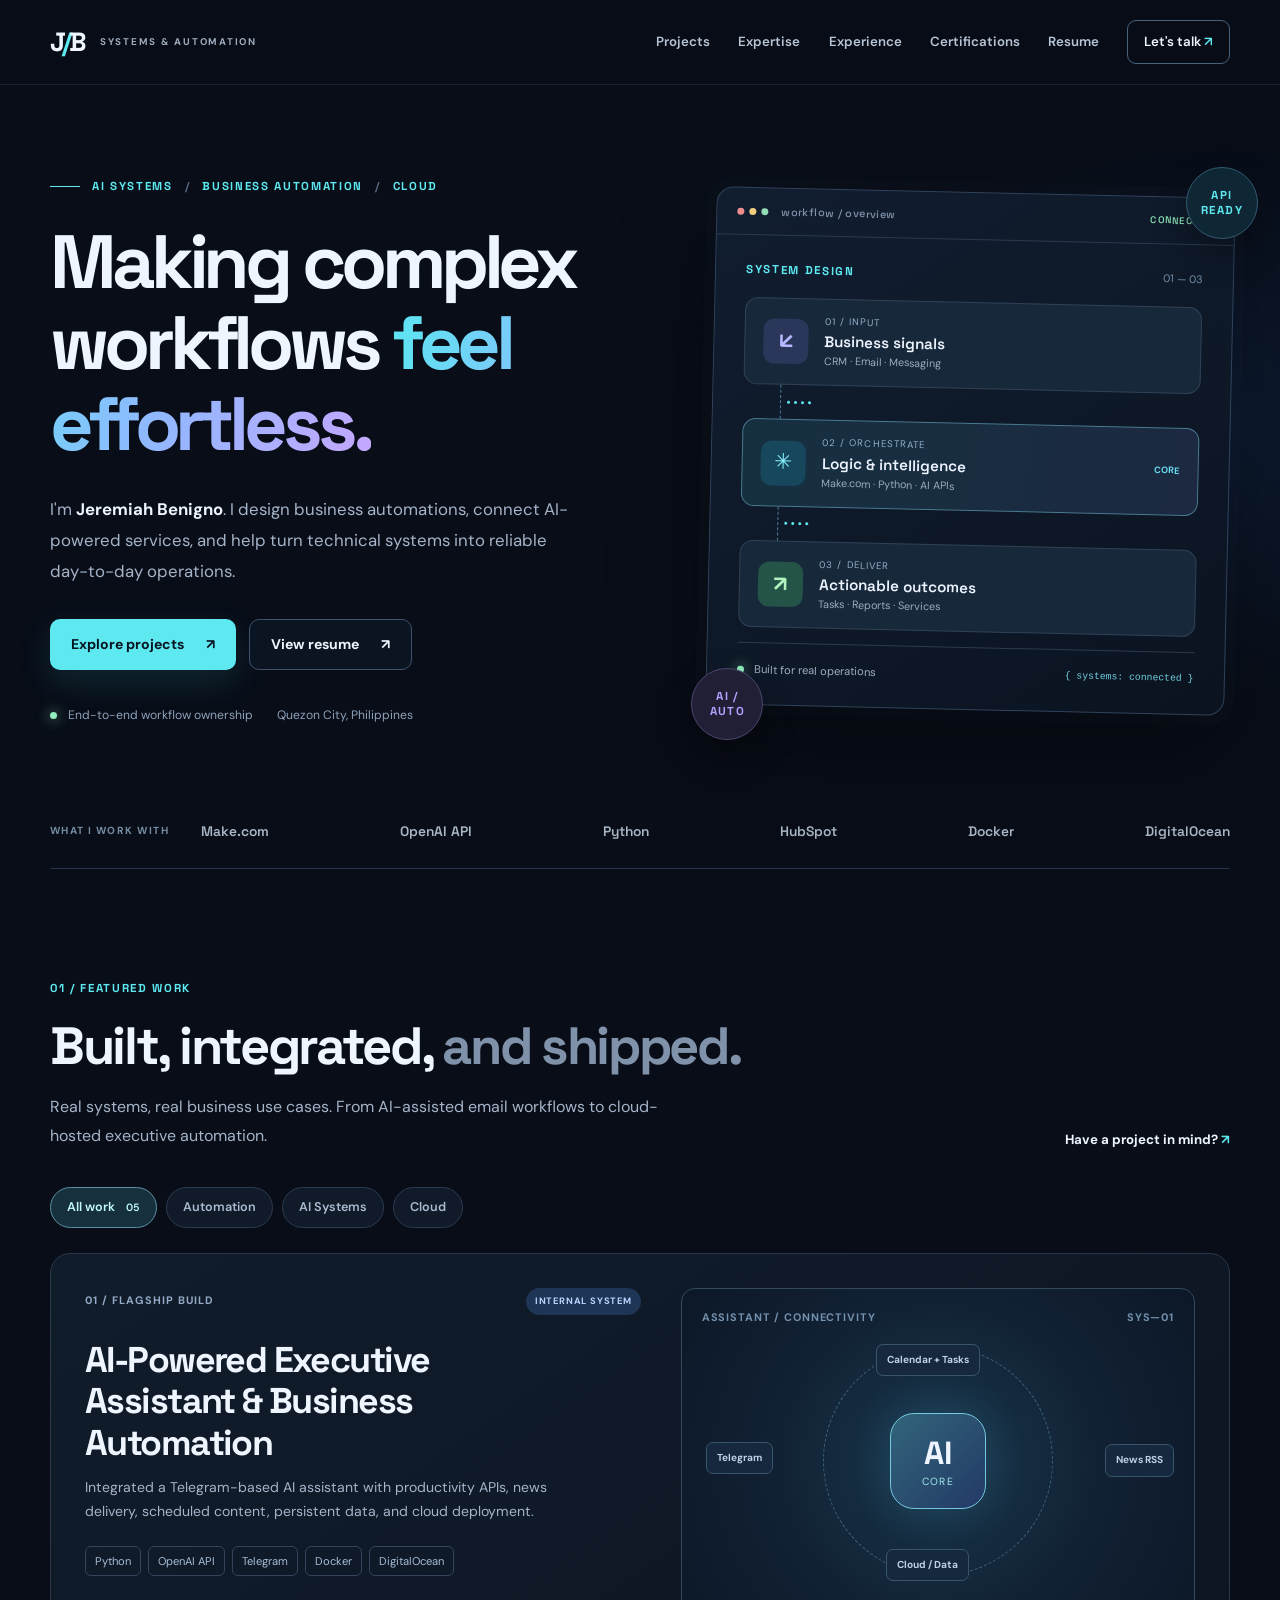
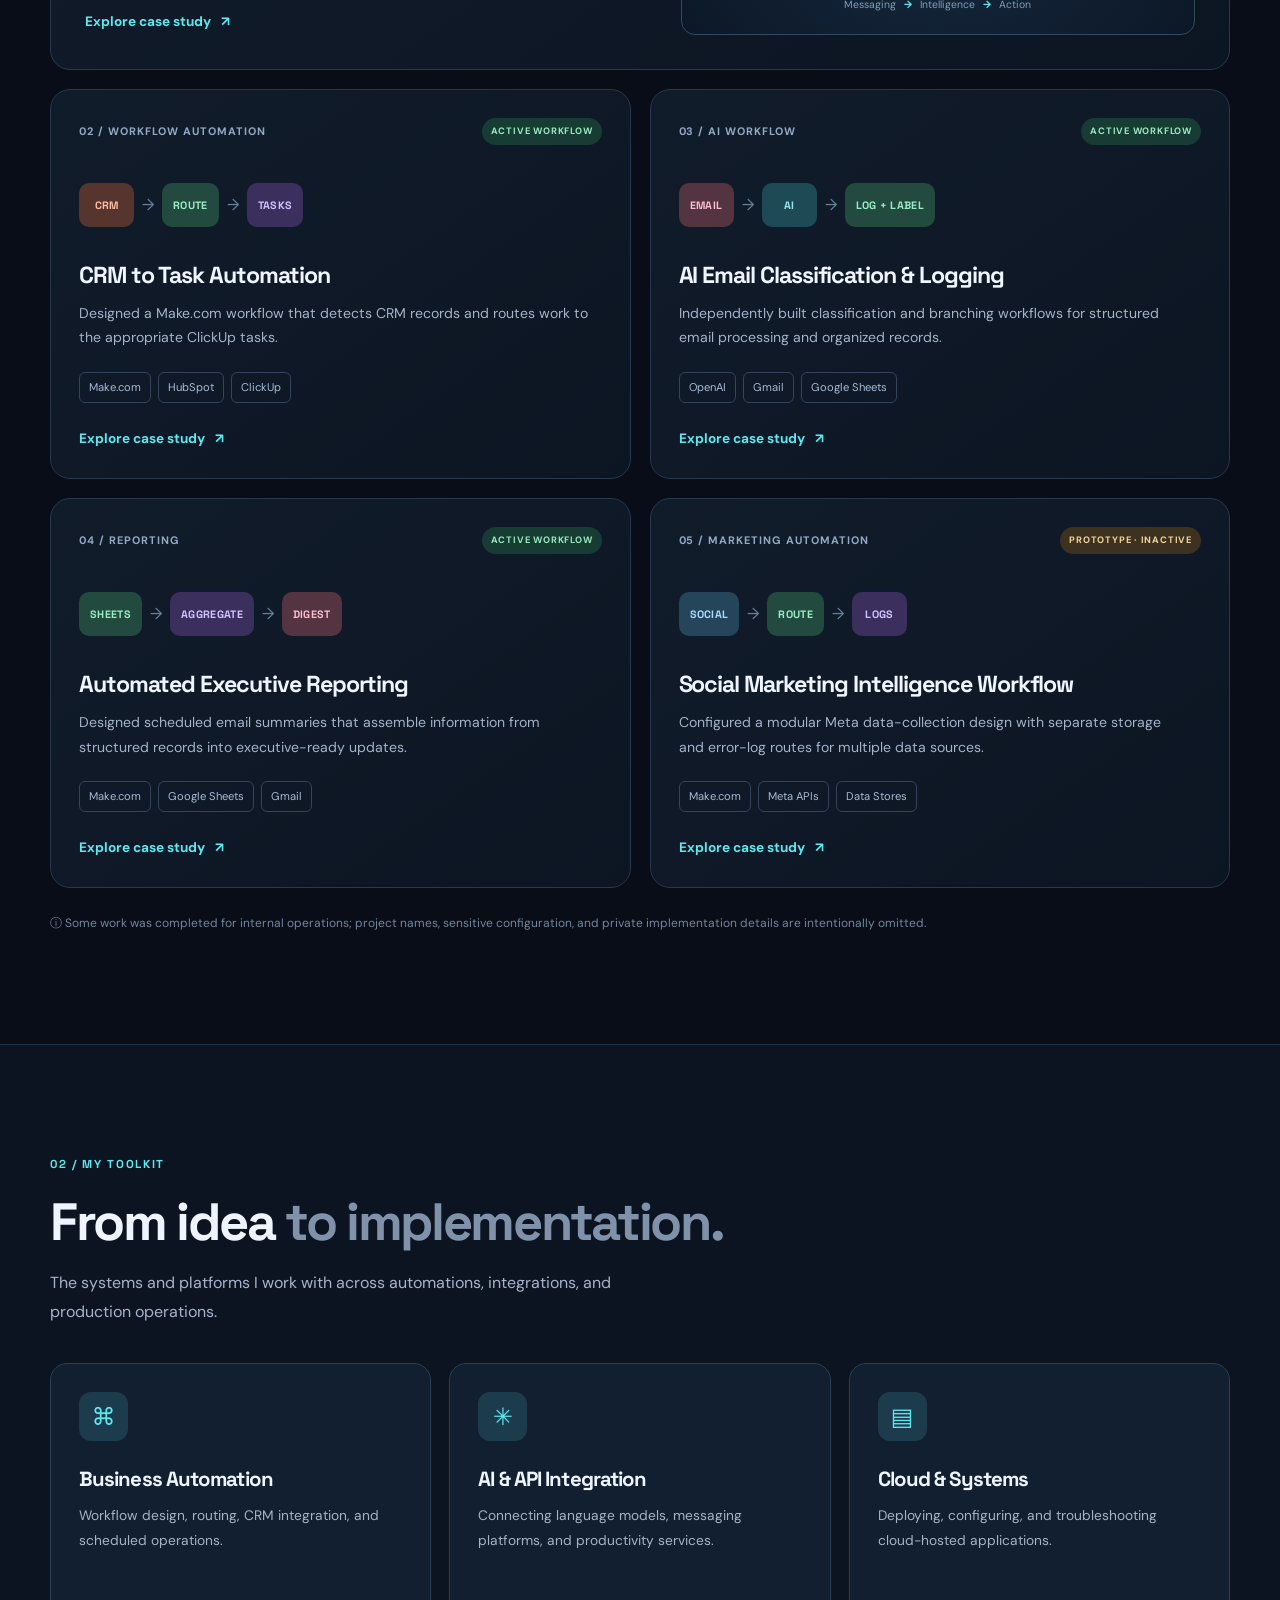
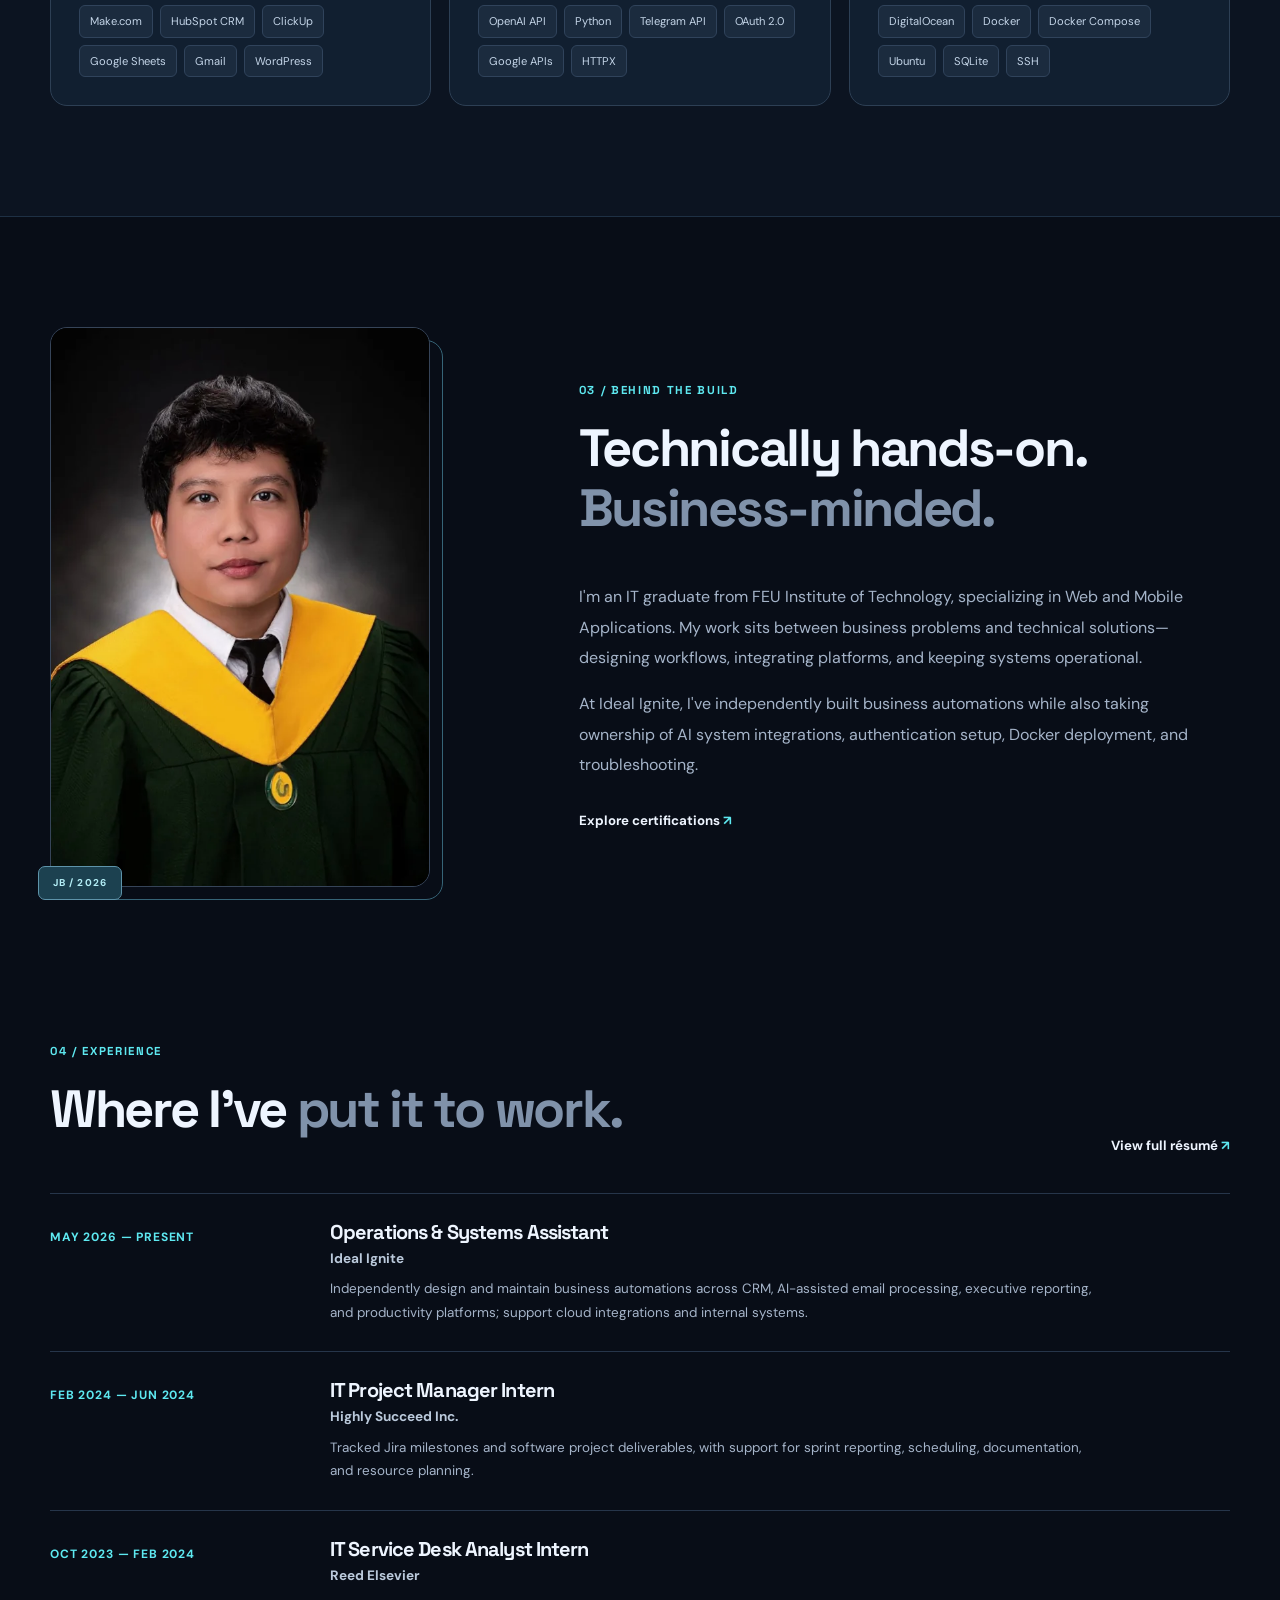
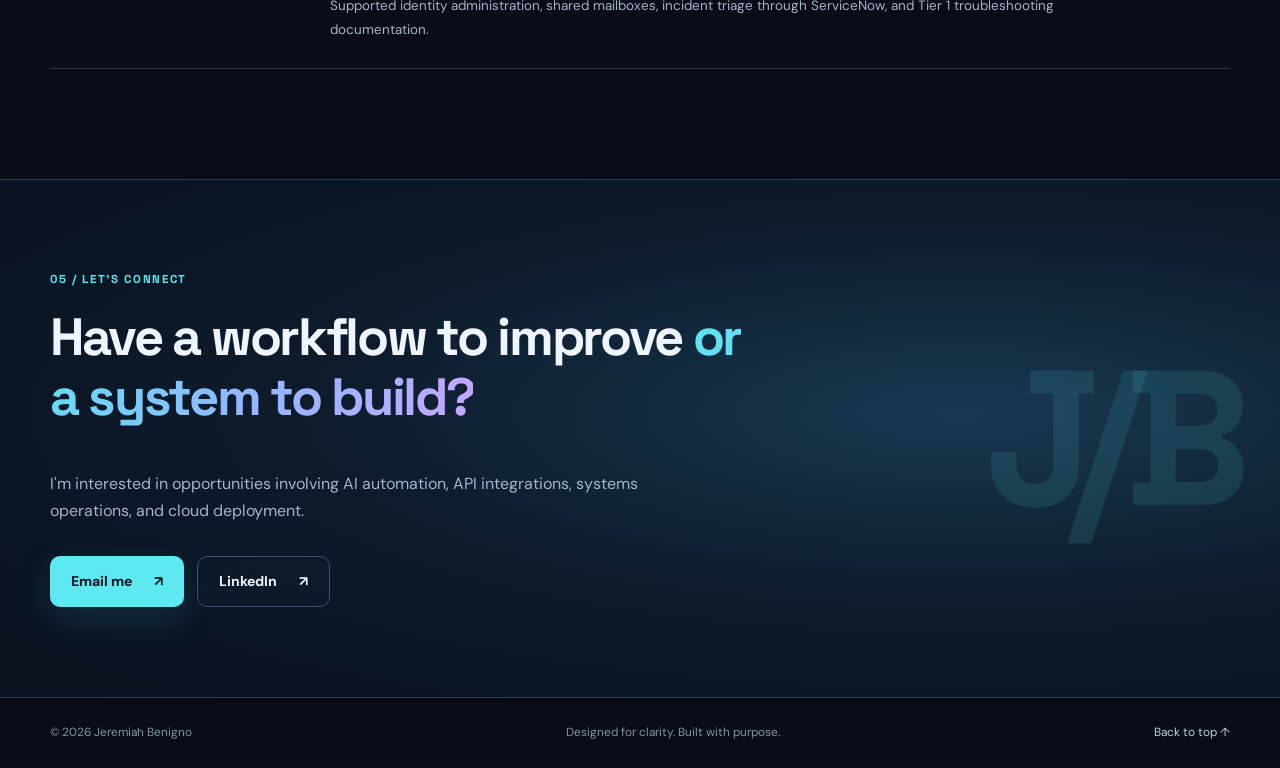
==== index.html @ 7f913d49 "Add files via upload" ====
<!doctype html>
<html lang="en">
<head>
  <meta charset="utf-8">
  <meta name="viewport" content="width=device-width, initial-scale=1">
  <meta name="theme-color" content="#080d17">
  <meta name="description" content="Portfolio of Jeremiah Benigno — AI systems integration, end-to-end business automation, and cloud deployment. Explore real-world technical projects and systems.">
  <title>Jeremiah Benigno — AI Automation & Systems Integration</title>
  <link rel="icon" type="image/svg+xml" href="assets/favicon.svg">
  <link rel="stylesheet" href="styles.css">
  <script src="app.js" defer></script>
</head>
<body>
  <a class="skip-link" href="#main">Skip to content</a>
  <div class="site-shell">
    <header class="site-header" id="top">
      <div class="container nav-inner">
        <a class="wordmark" href="index.html" aria-label="Jeremiah Benigno home"><span class="wordmark-monogram">J<span>/</span>B</span><span class="wordmark-label">SYSTEMS &amp; AUTOMATION</span></a>
        <button class="menu-toggle" type="button" aria-controls="site-nav" aria-expanded="false" aria-label="Toggle navigation"><span></span><span></span><span></span></button>
        <nav class="site-nav" id="site-nav" aria-label="Primary navigation">
          <a href="#work">Projects</a><a href="#expertise">Expertise</a><a href="#experience">Experience</a><a href="certificates.html">Certifications</a><a href="resume.html">Resume</a>
          <a class="nav-contact" href="mailto:benignojeremiah@gmail.com">Let's talk <span aria-hidden="true">↗</span></a>
        </nav>
      </div>
    </header>

    <main id="main">
      <section class="hero container" aria-labelledby="hero-title">
        <div class="hero-glow" aria-hidden="true"></div>
        <div class="hero-copy">
          <p class="eyebrow"><span class="eyebrow-line"></span> AI SYSTEMS <span class="eyebrow-sep">/</span> BUSINESS AUTOMATION <span class="eyebrow-sep">/</span> CLOUD</p>
          <h1 id="hero-title">Making complex workflows <span class="gradient-text">feel effortless.</span></h1>
          <p class="hero-lead">I'm <strong>Jeremiah Benigno</strong>. I design business automations, connect AI-powered services, and help turn technical systems into reliable day-to-day operations.</p>
          <div class="hero-actions">
            <a class="button button-primary" href="#work">Explore projects <span aria-hidden="true">↗</span></a>
            <a class="button button-outline" href="assets/Jeremiah_Benigno_Resume_2026.pdf" target="_blank" rel="noopener">View resume <span aria-hidden="true">↗</span></a>
          </div>
          <div class="hero-footnotes"><span><span class="tiny-pulse"></span> End-to-end workflow ownership</span><span>Quezon City, Philippines</span></div>
        </div>
        <div class="hero-visual" aria-label="Abstract illustration of an automated workflow, connecting input, processing, and delivery">
          <div class="hero-dashboard">
            <div class="terminal-head"><span class="terminal-dots" aria-hidden="true"><i></i><i></i><i></i></span><span>workflow / overview</span><span class="terminal-state">CONNECTED</span></div>
            <div class="terminal-body">
              <div class="workflow-title"><span class="micro-label">SYSTEM DESIGN</span><span class="workflow-version">01 — 03</span></div>
              <div class="visual-pipeline">
                <div class="pipeline-step"><span class="pipeline-icon input-icon">↙</span><span class="pipeline-copy"><small>01 / INPUT</small><strong>Business signals</strong><em>CRM · Email · Messaging</em></span></div>
                <div class="pipeline-rail"><span></span><span></span><span></span><span></span></div>
                <div class="pipeline-step highlighted"><span class="pipeline-icon core-icon">✳</span><span class="pipeline-copy"><small>02 / ORCHESTRATE</small><strong>Logic &amp; intelligence</strong><em>Make.com · Python · AI APIs</em></span><span class="step-tag">CORE</span></div>
                <div class="pipeline-rail"><span></span><span></span><span></span><span></span></div>
                <div class="pipeline-step"><span class="pipeline-icon output-icon">↗</span><span class="pipeline-copy"><small>03 / DELIVER</small><strong>Actionable outcomes</strong><em>Tasks · Reports · Services</em></span></div>
              </div>
              <div class="terminal-footer"><span class="status-dot"></span><span>Built for real operations</span><span class="terminal-prompt">{ systems: connected }</span></div>
            </div>
          </div>
          <div class="orbit-stamp orbit-stamp-top">API<br>READY</div><div class="orbit-stamp orbit-stamp-bottom">AI /<br>AUTO</div>
        </div>
      </section>

      <div class="trust-strip container" aria-label="Technical focus areas">
        <span>WHAT I WORK WITH</span><div class="trust-items"><span>Make.com</span><span>OpenAI API</span><span>Python</span><span>HubSpot</span><span>Docker</span><span>DigitalOcean</span></div>
      </div>

      <section class="section section-projects container" id="work" aria-labelledby="projects-title">
        <div class="section-heading"><div><p class="section-kicker">01 / FEATURED WORK</p><h2 id="projects-title">Built, integrated, <span class="muted-heading">and shipped.</span></h2><p class="section-intro">Real systems, real business use cases. From AI-assisted email workflows to cloud-hosted executive automation.</p></div><a class="text-link" href="#contact">Have a project in mind? <span aria-hidden="true">↗</span></a></div>
        <div class="project-filters" role="group" aria-label="Filter projects"><button type="button" class="filter-chip is-active" data-filter="all" aria-pressed="true">All work <span>05</span></button><button type="button" class="filter-chip" data-filter="automation" aria-pressed="false">Automation</button><button type="button" class="filter-chip" data-filter="ai" aria-pressed="false">AI Systems</button><button type="button" class="filter-chip" data-filter="cloud" aria-pressed="false">Cloud</button></div>
        <div class="project-grid">
          <article class="project-card project-featured" data-category="ai cloud automation">
            <div class="card-copy"><div class="card-topline"><span class="card-number">01 / FLAGSHIP BUILD</span><span class="status-badge status-blue">INTERNAL SYSTEM</span></div><h3>AI-Powered Executive Assistant &amp; Business Automation</h3><p>Integrated a Telegram-based AI assistant with productivity APIs, news delivery, scheduled content, persistent data, and cloud deployment.</p><div class="tag-row"><span>Python</span><span>OpenAI API</span><span>Telegram</span><span>Docker</span><span>DigitalOcean</span></div><a class="case-link" href="project.html?id=executive-assistant">Explore case study <span aria-hidden="true">↗</span></a></div>
            <div class="feature-diagram" aria-hidden="true"><div class="diagram-heading"><span>ASSISTANT / CONNECTIVITY</span><span>SYS—01</span></div><div class="diagram-center"><div class="diagram-hub"><span>AI</span><small>CORE</small></div><div class="diagram-satellite ds-left">Telegram</div><div class="diagram-satellite ds-top">Calendar + Tasks</div><div class="diagram-satellite ds-right">News RSS</div><div class="diagram-satellite ds-bottom">Cloud / Data</div><div class="diagram-ring"></div></div><p>Messaging <b>→</b> Intelligence <b>→</b> Action</p></div>
          </article>
          <article class="project-card" data-category="automation"><div class="card-topline"><span class="card-number">02 / WORKFLOW AUTOMATION</span><span class="status-badge status-green">ACTIVE WORKFLOW</span></div><div class="mini-flow" aria-label="CRM to router to task management"><span class="flow-node orange">CRM</span><span class="flow-arrow">→</span><span class="flow-node green">ROUTE</span><span class="flow-arrow">→</span><span class="flow-node purple">TASKS</span></div><h3>CRM to Task Automation</h3><p>Designed a Make.com workflow that detects CRM records and routes work to the appropriate ClickUp tasks.</p><div class="tag-row"><span>Make.com</span><span>HubSpot</span><span>ClickUp</span></div><a class="case-link" href="project.html?id=crm-task-routing">Explore case study <span aria-hidden="true">↗</span></a></article>
          <article class="project-card" data-category="automation ai"><div class="card-topline"><span class="card-number">03 / AI WORKFLOW</span><span class="status-badge status-green">ACTIVE WORKFLOW</span></div><div class="mini-flow"><span class="flow-node coral">EMAIL</span><span class="flow-arrow">→</span><span class="flow-node teal">AI</span><span class="flow-arrow">→</span><span class="flow-node green">LOG + LABEL</span></div><h3>AI Email Classification &amp; Logging</h3><p>Independently built classification and branching workflows for structured email processing and organized records.</p><div class="tag-row"><span>OpenAI</span><span>Gmail</span><span>Google Sheets</span></div><a class="case-link" href="project.html?id=email-intelligence">Explore case study <span aria-hidden="true">↗</span></a></article>
          <article class="project-card" data-category="automation"><div class="card-topline"><span class="card-number">04 / REPORTING</span><span class="status-badge status-green">ACTIVE WORKFLOW</span></div><div class="mini-flow"><span class="flow-node green">SHEETS</span><span class="flow-arrow">→</span><span class="flow-node purple">AGGREGATE</span><span class="flow-arrow">→</span><span class="flow-node coral">DIGEST</span></div><h3>Automated Executive Reporting</h3><p>Designed scheduled email summaries that assemble information from structured records into executive-ready updates.</p><div class="tag-row"><span>Make.com</span><span>Google Sheets</span><span>Gmail</span></div><a class="case-link" href="project.html?id=executive-reporting">Explore case study <span aria-hidden="true">↗</span></a></article>
          <article class="project-card" data-category="automation ai"><div class="card-topline"><span class="card-number">05 / MARKETING AUTOMATION</span><span class="status-badge status-amber">PROTOTYPE · INACTIVE</span></div><div class="mini-flow"><span class="flow-node sky">SOCIAL</span><span class="flow-arrow">→</span><span class="flow-node green">ROUTE</span><span class="flow-arrow">→</span><span class="flow-node purple">LOGS</span></div><h3>Social Marketing Intelligence Workflow</h3><p>Configured a modular Meta data-collection design with separate storage and error-log routes for multiple data sources.</p><div class="tag-row"><span>Make.com</span><span>Meta APIs</span><span>Data Stores</span></div><a class="case-link" href="project.html?id=marketing-intelligence">Explore case study <span aria-hidden="true">↗</span></a></article>
        </div>
        <p class="section-note"><span aria-hidden="true">ⓘ</span> Some work was completed for internal operations; project names, sensitive configuration, and private implementation details are intentionally omitted.</p>
      </section>

      <section class="section expertise-section" id="expertise" aria-labelledby="expertise-title"><div class="container"><div class="section-heading"><div><p class="section-kicker">02 / MY TOOLKIT</p><h2 id="expertise-title">From idea <span class="muted-heading">to implementation.</span></h2><p class="section-intro">The systems and platforms I work with across automations, integrations, and production operations.</p></div></div><div class="expertise-grid"><div class="expertise-card"><span class="expertise-icon">⌘</span><h3>Business Automation</h3><p>Workflow design, routing, CRM integration, and scheduled operations.</p><div class="skill-cloud"><span>Make.com</span><span>HubSpot CRM</span><span>ClickUp</span><span>Google Sheets</span><span>Gmail</span><span>WordPress</span></div></div><div class="expertise-card"><span class="expertise-icon">✳</span><h3>AI &amp; API Integration</h3><p>Connecting language models, messaging platforms, and productivity services.</p><div class="skill-cloud"><span>OpenAI API</span><span>Python</span><span>Telegram API</span><span>OAuth 2.0</span><span>Google APIs</span><span>HTTPX</span></div></div><div class="expertise-card"><span class="expertise-icon">▤</span><h3>Cloud &amp; Systems</h3><p>Deploying, configuring, and troubleshooting cloud-hosted applications.</p><div class="skill-cloud"><span>DigitalOcean</span><span>Docker</span><span>Docker Compose</span><span>Ubuntu</span><span>SQLite</span><span>SSH</span></div></div></div></div></section>

      <section class="section about-section container" id="about" aria-labelledby="about-title"><div class="about-photo-wrap"><img src="assets/portrait.webp" alt="Graduation portrait of Jeremiah Benigno" width="460" height="560" loading="lazy"><div class="photo-corner-mark" aria-hidden="true">JB / 2026</div></div><div class="about-copy"><p class="section-kicker">03 / BEHIND THE BUILD</p><h2 id="about-title">Technically hands-on. <span class="muted-heading">Business-minded.</span></h2><p>I'm an IT graduate from FEU Institute of Technology, specializing in Web and Mobile Applications. My work sits between business problems and technical solutions—designing workflows, integrating platforms, and keeping systems operational.</p><p>At Ideal Ignite, I've independently built business automations while also taking ownership of AI system integrations, authentication setup, Docker deployment, and troubleshooting.</p><a class="text-link" href="certificates.html">Explore certifications <span aria-hidden="true">↗</span></a></div></section>

      <section class="section experience-section container" id="experience" aria-labelledby="experience-title"><div class="section-heading"><div><p class="section-kicker">04 / EXPERIENCE</p><h2 id="experience-title">Where I've <span class="muted-heading">put it to work.</span></h2></div><a class="text-link" href="resume.html">View full résumé <span aria-hidden="true">↗</span></a></div><div class="timeline"><article class="timeline-item"><span class="timeline-date">MAY 2026 — PRESENT</span><div><h3>Operations &amp; Systems Assistant</h3><p class="timeline-company">Ideal Ignite</p><p>Independently design and maintain business automations across CRM, AI-assisted email processing, executive reporting, and productivity platforms; support cloud integrations and internal systems.</p></div></article><article class="timeline-item"><span class="timeline-date">FEB 2024 — JUN 2024</span><div><h3>IT Project Manager Intern</h3><p class="timeline-company">Highly Succeed Inc.</p><p>Tracked Jira milestones and software project deliverables, with support for sprint reporting, scheduling, documentation, and resource planning.</p></div></article><article class="timeline-item"><span class="timeline-date">OCT 2023 — FEB 2024</span><div><h3>IT Service Desk Analyst Intern</h3><p class="timeline-company">Reed Elsevier</p><p>Supported identity administration, shared mailboxes, incident triage through ServiceNow, and Tier 1 troubleshooting documentation.</p></div></article></div></section>

      <section class="section contact-section" id="contact"><div class="container contact-inner"><div><p class="section-kicker">05 / LET'S CONNECT</p><h2>Have a workflow to improve <span class="gradient-text">or a system to build?</span></h2><p>I'm interested in opportunities involving AI automation, API integrations, systems operations, and cloud deployment.</p><div class="contact-actions"><a class="button button-primary" href="mailto:benignojeremiah@gmail.com?subject=Let's%20connect%20about%20an%20opportunity">Email me <span aria-hidden="true">↗</span></a><a class="button button-outline" href="https://www.linkedin.com/in/jeremiah-benigno-94359a323/" target="_blank" rel="noopener noreferrer">LinkedIn <span aria-hidden="true">↗</span></a></div></div><span class="contact-mark" aria-hidden="true">J/B</span></div></section>
    </main>
    <footer class="site-footer"><div class="container footer-inner"><span>© <span data-year>2026</span> Jeremiah Benigno</span><span>Designed for clarity. Built with purpose.</span><a href="#top">Back to top ↑</a></div></footer>
  </div>
</body>
</html>
---- styles.css ----
@import url('https://fonts.googleapis.com/css2?family=DM+Sans:wght@400;500;600;700&family=Space+Grotesk:wght@400;500;600;700&display=swap');
:root{color-scheme:dark;--bg:#080d17;--bg2:#0e1523;--panel:#101b2b;--panel2:#142235;--ink:#eef5ff;--muted:#a5b4c9;--faint:#7c8da6;--line:#26354a;--cyan:#5ee9f1;--blue:#769dff;--purple:#b8a0ff;--green:#91edbb;--amber:#f7d08b;--max:1180px;--radius:20px}*{box-sizing:border-box}html{scroll-behavior:smooth;scroll-padding-top:100px}body{margin:0;background:var(--bg);color:var(--ink);font-family:'DM Sans',Inter,system-ui,sans-serif;line-height:1.65;-webkit-font-smoothing:antialiased}a{color:inherit;text-decoration:none}button{font:inherit}a:focus-visible,button:focus-visible,[tabindex]:focus-visible{outline:3px solid var(--cyan);outline-offset:4px}button{cursor:pointer}img{max-width:100%;display:block}h1,h2,h3,h4,p{margin-top:0}h1,h2,h3{font-family:'Space Grotesk','DM Sans',sans-serif;letter-spacing:-.044em;line-height:1.15}h2{font-size:clamp(2rem,4.1vw,3.65rem);max-width:820px}h3{font-size:1.45rem}p{color:var(--muted)}.container{width:min(calc(100% - 48px),var(--max));margin-inline:auto}.skip-link{position:absolute;z-index:99;background:var(--cyan);color:#05121e;padding:12px 20px;top:-70px;left:20px}.skip-link:focus{top:12px}.site-shell{overflow:hidden}.site-header{position:sticky;top:0;z-index:100;background:rgba(8,13,23,.89);backdrop-filter:blur(18px);border-bottom:1px solid rgba(140,175,213,.12)}.nav-inner{height:84px;display:flex;align-items:center;justify-content:space-between;gap:24px}.wordmark{display:inline-flex;align-items:center;gap:15px;white-space:nowrap}.wordmark-monogram{font:700 1.65rem 'Space Grotesk',sans-serif;letter-spacing:-.09em;color:var(--ink)}.wordmark-monogram span{color:var(--cyan)}.wordmark-label{font-size:.61rem;letter-spacing:.18em;color:#9facbd;font-weight:700}.site-nav{display:flex;align-items:center;gap:clamp(14px,2.2vw,29px);font-size:.83rem;font-weight:600;color:#b8c5d6}.site-nav>a:hover,.text-link:hover,.site-footer a:hover{color:var(--cyan)}.site-nav .nav-contact{border:1px solid #46627c;color:var(--ink);border-radius:9px;padding:10px 16px}.nav-contact span{color:var(--cyan)}.menu-toggle{display:none;background:transparent;border:0;padding:10px;flex-direction:column;gap:5px}.menu-toggle span{height:2px;width:25px;background:var(--ink);border-radius:2px}.hero{position:relative;display:grid;grid-template-columns:1.06fr .94fr;gap:clamp(40px,6vw,85px);align-items:center;min-height:660px;padding-block:92px 78px}.hero-glow{position:absolute;pointer-events:none;z-index:-1;right:-360px;top:5%;width:760px;height:600px;background:radial-gradient(ellipse,rgba(40,105,194,.15),transparent 67%)}.eyebrow,.section-kicker,.micro-label{font-family:'Space Grotesk',sans-serif;color:var(--cyan);font-size:.72rem;letter-spacing:.145em;font-weight:700}.eyebrow{display:flex;align-items:center;gap:12px;flex-wrap:wrap;margin-bottom:26px}.eyebrow-line{height:1px;width:30px;background:var(--cyan)}.eyebrow-sep{color:#596b84}.hero h1{font-size:clamp(3rem,5.9vw,5.55rem);line-height:1.075;letter-spacing:-.068em;margin-bottom:28px;max-width:650px}.gradient-text{background:linear-gradient(105deg,#5be6f1 0%,#90b8ff 50%,#c5a7ff 100%);-webkit-background-clip:text;background-clip:text;color:transparent}.hero-lead{font-size:1.05rem;max-width:530px;line-height:1.85}.hero-lead strong{color:var(--ink)}.hero-actions,.contact-actions{display:flex;flex-wrap:wrap;gap:13px;margin-top:32px}.button{display:inline-flex;align-items:center;justify-content:center;gap:22px;border-radius:10px;padding:13px 21px;font-weight:700;font-size:.88rem;min-height:48px;transition:transform .2s,box-shadow .2s,background .2s}.button:hover{transform:translateY(-2px)}.button-primary{background:var(--cyan);color:#071421;box-shadow:0 12px 34px rgba(60,195,215,.15)}.button-primary:hover{background:#92f4f9}.button-outline{border:1px solid #40516b;color:var(--ink);background:rgba(16,28,44,.48)}.button-outline:hover{border-color:var(--cyan)}.hero-footnotes{display:flex;flex-wrap:wrap;gap:24px;margin-top:35px;color:#8da2ba;font-size:.76rem}.tiny-pulse,.status-dot{display:inline-block;width:7px;height:7px;border-radius:100%;background:var(--green);box-shadow:0 0 13px #7ecda0;margin-right:8px}.hero-visual{position:relative;isolation:isolate}.hero-dashboard{border:1px solid #30435c;background:linear-gradient(145deg,#111e30,#0b1320);border-radius:17px;box-shadow:0 35px 95px rgba(0,0,0,.36),0 0 0 10px rgba(70,123,183,.028);transform:rotate(1.3deg);overflow:hidden}.terminal-head{display:flex;align-items:center;gap:13px;border-bottom:1px solid #2b3a4f;padding:16px 20px;color:#8192aa;font:500 .68rem 'Space Grotesk',sans-serif;letter-spacing:.035em}.terminal-dots{display:flex;gap:5px}.terminal-dots i{width:7px;height:7px;background:#536579;border-radius:50%}.terminal-dots i:first-child{background:#ef8d8c}.terminal-dots i:nth-child(2){background:#f1cd7d}.terminal-dots i:nth-child(3){background:#91dcb5}.terminal-state{margin-left:auto;color:var(--green);font-size:.6rem;letter-spacing:.13em}.terminal-body{padding:25px 30px}.workflow-title,.diagram-heading{display:flex;justify-content:space-between;align-items:center}.workflow-version,.diagram-heading{font-size:.68rem;color:#7390ac}.visual-pipeline{padding:18px 0 15px}.pipeline-step{display:flex;gap:16px;align-items:center;background:#17283b;border:1px solid #304258;border-radius:13px;padding:16px 18px;position:relative}.pipeline-step.highlighted{border-color:#497b91;background:linear-gradient(100deg,#163040,#1c2941)}.pipeline-icon{display:grid;place-items:center;width:45px;height:45px;flex:0 0 45px;font-size:1.35rem;font-weight:700;border-radius:11px}.input-icon{background:#2b365b;color:#b8b8ff}.core-icon{background:#17475c;color:#84effc}.output-icon{background:#245348;color:#b3f3bd}.pipeline-copy{display:flex;flex-direction:column;line-height:1.3}.pipeline-copy small{font-size:.6rem;letter-spacing:.11em;color:#93afc9}.pipeline-copy strong{font:600 .95rem 'Space Grotesk',sans-serif;margin-top:4px}.pipeline-copy em{color:#9bacbe;font-size:.67rem;font-style:normal;margin-top:4px}.pipeline-rail{margin-left:37px;height:34px;border-left:1px dashed #4d7e9c;display:flex;align-items:center;gap:4px;padding-left:6px}.pipeline-rail span{width:3px;height:3px;border-radius:50%;background:var(--cyan)}.step-tag{font-size:.58rem;color:#66d9ee;margin-left:auto;font-weight:700}.terminal-footer{border-top:1px solid #2b3a4f;padding-top:17px;color:#9dadc1;font-size:.7rem;display:flex;align-items:center;gap:2px}.terminal-prompt{margin-left:auto;font-family:monospace;color:#72d0de;font-size:.61rem}.orbit-stamp{position:absolute;border-radius:50%;width:72px;height:72px;display:grid;place-items:center;background:#0f2634;border:1px solid #315a71;font:700 .72rem 'Space Grotesk',sans-serif;line-height:1.3;letter-spacing:.12em;text-align:center;color:var(--cyan);box-shadow:0 15px 35px rgba(0,0,0,.3)}.orbit-stamp-top{right:-28px;top:-25px}.orbit-stamp-bottom{left:-20px;bottom:-30px;color:#b3a0ff;border-color:#4c466f;background:#211f35}.trust-strip{padding:19px 0 28px;display:flex;align-items:center;justify-content:space-between;gap:32px;border-bottom:1px solid var(--line)}.trust-strip>span{font-size:.64rem;font-weight:700;letter-spacing:.14em;color:#758da4;white-space:nowrap}.trust-items{display:flex;align-items:center;justify-content:space-between;flex-wrap:wrap;gap:18px;flex:1;color:#aab7c7;font:600 .86rem 'Space Grotesk',sans-serif}.section{padding-block:110px}.section-heading{display:flex;justify-content:space-between;align-items:end;gap:24px;margin-bottom:36px}.section-kicker{margin-bottom:18px}.section-heading h2{margin-bottom:17px}.section-intro{max-width:610px;line-height:1.8;margin-bottom:0}.muted-heading{color:#8092aa}.text-link{color:var(--ink);font-size:.83rem;font-weight:700;white-space:nowrap}.text-link span{color:var(--cyan)}.project-filters{display:flex;gap:9px;flex-wrap:wrap;margin:30px 0 25px}.filter-chip{background:#111a29;border:1px solid #2b3b50;color:#aabbd0;border-radius:100px;padding:9px 16px;font-weight:600;font-size:.79rem;transition:.2s}.filter-chip span{font-size:.66rem;margin-left:8px}.filter-chip:hover,.filter-chip.is-active{border-color:#5b91a2;background:#17303e;color:#c2faff}.project-grid{display:grid;grid-template-columns:repeat(2,minmax(0,1fr));gap:19px}.project-card{display:flex;flex-direction:column;min-height:345px;border:1px solid #29384c;background:linear-gradient(145deg,#111c2b,#0c1522);padding:28px;border-radius:var(--radius);transition:transform .25s,border-color .25s,box-shadow .25s}.project-card:hover{transform:translateY(-4px);border-color:#487189;box-shadow:0 24px 55px rgba(0,0,0,.19)}.project-card[hidden]{display:none!important}.card-topline{display:flex;justify-content:space-between;align-items:center;gap:12px;margin-bottom:24px}.card-number{font-size:.68rem;color:#93a9c5;letter-spacing:.09em;font-weight:700}.status-badge{font-size:.58rem;font-weight:700;letter-spacing:.085em;white-space:nowrap;border-radius:100px;padding:6px 9px}.status-green{background:#163c34;color:#9cebc0}.status-blue{background:#1f3555;color:#b9d4ff}.status-amber{background:#3d3220;color:#f5d59b}.project-card h3{margin:3px 0 12px;max-width:420px}.project-card p{font-size:.88rem;line-height:1.75;max-width:510px;margin-bottom:22px}.tag-row,.skill-cloud{display:flex;gap:7px;flex-wrap:wrap}.tag-row span{font-size:.7rem;color:#a6bcd6;border:1px solid #35445a;border-radius:6px;padding:5px 9px}.case-link{align-self:start;display:inline-flex;gap:10px;align-items:center;font-size:.85rem;font-weight:700;color:var(--cyan);margin-top:auto;padding-top:25px}.case-link:hover{text-decoration:underline;text-underline-offset:5px}.project-featured{grid-column:span 2;flex-direction:row;gap:40px;align-items:stretch;padding:34px;min-height:375px}.project-featured .card-copy{flex:1}.project-featured h3{font-size:clamp(1.55rem,2.8vw,2.35rem);max-width:490px}.project-featured p{max-width:480px}.project-featured .case-link{margin-top:10px}.feature-diagram{flex:.85;min-width:340px;border-radius:14px;border:1px solid #33495c;background:radial-gradient(circle at 50% 50%,#1a384d,#112033 55%,#0c1827);padding:20px;display:flex;flex-direction:column;justify-content:space-between;overflow:hidden}.diagram-heading{font-weight:700;letter-spacing:.08em}.diagram-center{height:245px;position:relative;display:grid;place-items:center}.diagram-ring{position:absolute;border:1px dashed #3f647f;width:230px;height:230px;border-radius:50%;z-index:0}.diagram-hub{z-index:1;width:96px;height:96px;display:flex;flex-direction:column;align-items:center;justify-content:center;border-radius:24px;background:linear-gradient(135deg,#32647a,#233a67);border:1px solid #74c9df;box-shadow:0 0 44px rgba(59,151,190,.24)}.diagram-hub span{font:700 2rem 'Space Grotesk',sans-serif}.diagram-hub small{color:#9fe7eb;font-size:.65rem;letter-spacing:.13em}.diagram-satellite{position:absolute;padding:7px 10px;border-radius:7px;border:1px solid #38556b;background:#15283d;color:#bfd0e5;font-weight:700;font-size:.63rem;z-index:2}.ds-left{left:1%;top:42%}.ds-right{right:0;top:43%}.ds-top{top:2%;left:37%}.ds-bottom{bottom:1%;left:39%}.feature-diagram>p{font-size:.65rem;color:#7e9eba;margin:0;text-align:center}.feature-diagram>p b{color:var(--cyan);padding-inline:5px}.mini-flow{height:72px;display:flex;align-items:center;gap:8px;margin-bottom:18px}.flow-node{min-width:55px;display:inline-flex;align-items:center;justify-content:center;height:44px;padding:6px 11px;border-radius:10px;font:700 .67rem 'Space Grotesk',sans-serif;letter-spacing:.03em}.flow-node.orange{background:#56352e;color:#ffbda2}.flow-node.green{background:#224a3f;color:#9bedc6}.flow-node.purple{background:#3b305d;color:#d2c3ff}.flow-node.coral{background:#533440;color:#ffbdd0}.flow-node.teal{background:#1d4a54;color:#9ae7f4}.flow-node.sky{background:#25465a;color:#add8ff}.flow-arrow{color:#66839b}.section-note{font-size:.75rem;color:#72879f;margin:26px 0 0}.expertise-section{background:#0c1421;border-block:1px solid #1e3044}.expertise-grid{display:grid;grid-template-columns:repeat(3,minmax(0,1fr));gap:18px}.expertise-card{background:#111f30;border:1px solid #2d3f54;border-radius:17px;padding:28px}.expertise-icon{width:49px;height:49px;border-radius:12px;display:grid;place-items:center;background:#1c3c4e;color:var(--cyan);font-size:1.5rem;margin-bottom:27px}.expertise-card h3{font-size:1.28rem;margin-bottom:12px}.expertise-card p{font-size:.86rem;line-height:1.8;min-height:77px}.skill-cloud{margin-top:25px}.skill-cloud span{font-size:.7rem;background:#1b2b3e;border:1px solid #30435b;padding:6px 10px;color:#c3d4e7;border-radius:6px}.about-section{display:grid;grid-template-columns:.72fr 1.1fr;gap:clamp(55px,8vw,120px);align-items:center}.about-photo-wrap{position:relative;max-width:380px}.about-photo-wrap img{width:100%;aspect-ratio:4/4.8;object-fit:cover;object-position:50% 25%;border-radius:17px;filter:saturate(.9);border:1px solid #35445a}.about-photo-wrap:after{content:'';position:absolute;inset:13px -13px -13px 13px;border-radius:17px;border:1px solid #366477;z-index:-1}.photo-corner-mark{position:absolute;left:-12px;bottom:-13px;background:#1c4150;border:1px solid #5e94aa;padding:8px 14px;border-radius:7px;font-size:.62rem;letter-spacing:.11em;font-weight:700;color:#b4eff7}.about-copy h2{max-width:590px}.about-copy p:not(.section-kicker){font-size:1rem;line-height:1.9;max-width:610px}.about-copy .text-link{display:inline-block;margin-top:14px}.experience-section{padding-top:45px}.timeline{border-top:1px solid var(--line)}.timeline-item{display:grid;grid-template-columns:250px 1fr;gap:30px;padding:27px 0;border-bottom:1px solid var(--line)}.timeline-date{font-size:.75rem;color:var(--cyan);font-weight:700;letter-spacing:.07em;padding-top:7px}.timeline h3{font-size:1.25rem;margin:0 0 4px}.timeline-company{font-size:.85rem;color:#bac9db;margin:0 0 7px;font-weight:700}.timeline-item p:last-child{font-size:.84rem;line-height:1.75;max-width:770px;margin:0}.contact-section{background:radial-gradient(ellipse at 75% 45%,#183950 0%,#0d1b2b 48%,#0a1220 95%);border-block:1px solid #284055;padding:90px 0}.contact-inner{display:flex;justify-content:space-between;align-items:center;gap:35px}.contact-inner h2{max-width:700px}.contact-inner p:not(.section-kicker){max-width:600px}.contact-mark{font:700 clamp(7rem,15vw,14rem) 'Space Grotesk',sans-serif;letter-spacing:-.11em;color:rgba(94,233,241,.11);flex-shrink:0}.site-footer{padding:25px 0;color:#8295a9;font-size:.74rem}.footer-inner{display:flex;gap:24px;justify-content:space-between;align-items:center}.footer-inner a{color:#bad2df}.page-hero{padding-top:82px;padding-bottom:34px}.page-hero h1{font-size:clamp(2.55rem,5vw,4.8rem);max-width:930px;margin-bottom:20px}.page-hero>p:last-child{max-width:720px}.breadcrumb{font-size:.76rem;letter-spacing:.04em;color:#91a7be;margin-bottom:31px}.breadcrumb a{color:var(--cyan)}.breadcrumb span{margin:0 11px;color:#627890}.detail-head{padding-top:66px;padding-bottom:46px}.detail-head .section-kicker{margin-bottom:21px}.detail-head .detail-subtitle{max-width:760px;font-size:1.06rem;line-height:1.85}.detail-tags{margin-top:30px}.case-layout{display:grid;grid-template-columns:minmax(0,1fr) 280px;gap:70px;align-items:start;padding-bottom:120px}.case-main h2{font-size:1.75rem;margin-top:42px}.case-main p{font-size:.96rem;line-height:1.9}.case-main h2:first-child{margin-top:0}.case-main ul{margin:0;padding-left:20px;color:var(--muted)}.case-main li{padding:4px 0;line-height:1.8}.case-rail{position:sticky;top:115px;border:1px solid #304158;border-radius:16px;padding:23px;background:#101c2c}.rail-label{font-weight:700;font-size:.63rem;color:#8ea4b9;letter-spacing:.14em;margin-bottom:7px}.rail-value{color:var(--ink);font-weight:700;font-size:.85rem;margin:0 0 20px}.case-rail .tag-row{margin-bottom:22px}.case-rail .button{width:100%}.case-pipeline{display:flex;align-items:center;justify-content:space-between;gap:10px;padding:24px;background:#112234;border:1px solid #30475a;border-radius:15px;margin:30px 0}.case-pipeline span{padding:12px 14px;border:1px solid #476279;border-radius:9px;background:#19334a;color:#d7ebf5;font-size:.79rem;font-weight:700;flex:1;text-align:center}.case-pipeline b{color:var(--cyan)}.case-callout{border-left:3px solid #5dbed7;background:#102839;padding:19px 21px;border-radius:0 12px 12px 0;margin-top:30px;color:#c1d6e5;font-size:.86rem;line-height:1.75}.case-nav{border-top:1px solid var(--line);padding:30px 0 80px}.case-nav a{font-weight:700;color:var(--cyan)}.cert-toolbar{display:flex;gap:10px;flex-wrap:wrap;margin:20px 0 40px}.cert-group{margin-bottom:44px}.cert-group-heading{display:flex;align-items:center;justify-content:space-between;gap:15px;border-bottom:1px solid var(--line);padding-bottom:13px;margin-bottom:18px}.cert-group-heading h2{font-size:1.4rem;margin:0}.count-label{font-size:.73rem;color:#a0b2c7}.cert-grid{display:grid;grid-template-columns:repeat(3,minmax(0,1fr));gap:18px}.cert-card{background:linear-gradient(145deg,#122033,#0c1625);border:1px solid #304157;border-radius:15px;overflow:hidden;display:flex;flex-direction:column}.cert-cover{height:155px;background:#172a3d;display:grid;place-items:center;padding:12px;overflow:hidden}.cert-cover img{width:100%;height:100%;object-fit:contain;filter:brightness(.97);border-radius:5px}.cert-cover-placeholder{height:155px;display:flex;align-items:center;justify-content:center;background:radial-gradient(circle at 50%,#1c3c50,#132235);font:700 1.5rem 'Space Grotesk',sans-serif;letter-spacing:.02em;color:#8ddce9}.cert-text{padding:20px;display:flex;flex-direction:column;flex:1}.cert-issuer{font-size:.63rem;color:var(--cyan);letter-spacing:.09em;font-weight:700;margin-bottom:9px}.cert-text h3{font-size:1.05rem;line-height:1.4;margin-bottom:7px;letter-spacing:-.02em}.cert-text p{font-size:.75rem;margin-bottom:14px}.cert-actions{margin-top:auto}.cert-view{background:transparent;border:0;padding:0;color:var(--cyan);font-size:.78rem;font-weight:700}.cert-view:hover{text-decoration:underline}.certificate-dialog{padding:0;border:1px solid #436077;border-radius:13px;background:#102030;color:var(--ink);max-width:min(1000px,94vw);max-height:92vh}.certificate-dialog::backdrop{background:rgba(1,7,13,.86);backdrop-filter:blur(8px)}.dialog-bar{display:flex;align-items:center;justify-content:space-between;gap:15px;padding:13px 20px;border-bottom:1px solid #385067;font-size:.82rem}.dialog-close{border:1px solid #425c76;background:#173044;color:var(--ink);border-radius:7px;padding:5px 10px}.certificate-dialog img{max-width:100%;max-height:calc(92vh - 70px);object-fit:contain}.resume-panel{background:#101c2c;border:1px solid #2e445a;padding:18px;border-radius:16px;margin:30px auto 100px}.resume-toolbar{display:flex;align-items:center;justify-content:space-between;gap:15px;flex-wrap:wrap;margin:0 0 18px}.resume-toolbar p{font-size:.84rem;margin:0}.resume-panel iframe{display:block;width:100%;height:min(1150px,82vh);background:white;border:0;border-radius:8px}.resume-fallback{font-size:.82rem;margin-top:14px}.inline-em{color:var(--cyan);font-weight:700}
@media(max-width:1080px){.wordmark-label{display:none}.site-nav{gap:15px}.hero{grid-template-columns:1.03fr .97fr;gap:30px}.hero h1{font-size:clamp(3rem,6vw,4.6rem)}.project-featured{gap:22px}.feature-diagram{min-width:290px}.case-layout{gap:40px}}
@media(max-width:790px){.container{width:min(calc(100% - 34px),var(--max))}.site-header .nav-inner{height:70px}.menu-toggle{display:flex}.site-nav{display:none;position:absolute;top:70px;left:0;right:0;background:#0d1725;border-bottom:1px solid #355064;padding:18px 24px 24px;flex-direction:column;align-items:stretch;gap:0}.site-nav.is-open{display:flex}.site-nav a{padding:12px 8px}.site-nav .nav-contact{margin-top:8px;text-align:center}.hero{grid-template-columns:1fr;min-height:unset;padding-block:68px 80px;gap:75px}.hero h1{max-width:700px}.hero-visual{max-width:570px;margin-inline:auto;width:100%}.trust-strip{flex-direction:column;align-items:start;gap:16px}.trust-items{justify-content:flex-start;gap:12px 23px}.section{padding-block:76px}.section-heading{align-items:start;flex-direction:column}.project-featured{flex-direction:column}.feature-diagram{min-width:unset;min-height:330px}.expertise-grid{grid-template-columns:1fr}.expertise-card p{min-height:unset}.about-section{grid-template-columns:1fr;gap:40px}.about-photo-wrap{max-width:330px}.timeline-item{grid-template-columns:180px 1fr}.contact-mark{display:none}.case-layout{grid-template-columns:1fr;gap:25px}.case-rail{position:static;grid-row:1}.cert-grid{grid-template-columns:repeat(2,minmax(0,1fr))}}
@media(max-width:570px){h2{font-size:2rem}.hero h1{font-size:clamp(2.8rem,12vw,4.1rem)}.eyebrow{font-size:.57rem;gap:8px}.hero-dashboard{transform:none}.terminal-body{padding:19px}.pipeline-step{padding:12px 10px;gap:10px}.pipeline-icon{width:39px;height:39px;flex-basis:39px}.pipeline-copy strong{font-size:.83rem}.pipeline-copy em{font-size:.6rem}.orbit-stamp{display:none}.terminal-prompt{display:none}.project-grid{grid-template-columns:1fr}.project-featured{grid-column:span 1}.project-card{padding:22px;min-height:320px}.project-featured{padding:22px}.feature-diagram{min-height:295px}.diagram-center{height:220px}.diagram-ring{width:198px;height:198px}.diagram-satellite{font-size:.54rem;padding:6px}.ds-top{left:31%}.ds-bottom{left:34%}.tag-row span{font-size:.66rem}.timeline-item{grid-template-columns:1fr;gap:6px}.timeline-date{padding-top:0}.footer-inner{flex-wrap:wrap;gap:9px}.cert-grid{grid-template-columns:1fr}.case-pipeline{flex-direction:column}.case-pipeline span{width:100%}.case-pipeline b{transform:rotate(90deg)}.contact-section{padding-block:70px}.contact-inner h2{font-size:2.15rem}.resume-panel{padding:9px}.resume-panel iframe{height:70vh}}
@media(prefers-reduced-motion:reduce){*,*::before,*::after{animation:none!important;transition:none!important;scroll-behavior:auto!important}}

/* Credential portfolio preview artwork is explicitly distinguished from uploaded certificate scans. */
.cert-asset-note{margin-top:auto!important;color:#a9bfd0!important;font-size:.69rem!important;line-height:1.45!important;border-top:1px solid rgba(158,179,206,.15);padding-top:10px;font-style:italic}
.cert-view[hidden]{display:none!important}
.cert-card-pending .cert-cover{background:#d9e2e9}
.cert-card .cert-cover img[data-original]{object-fit:contain;background:transparent}
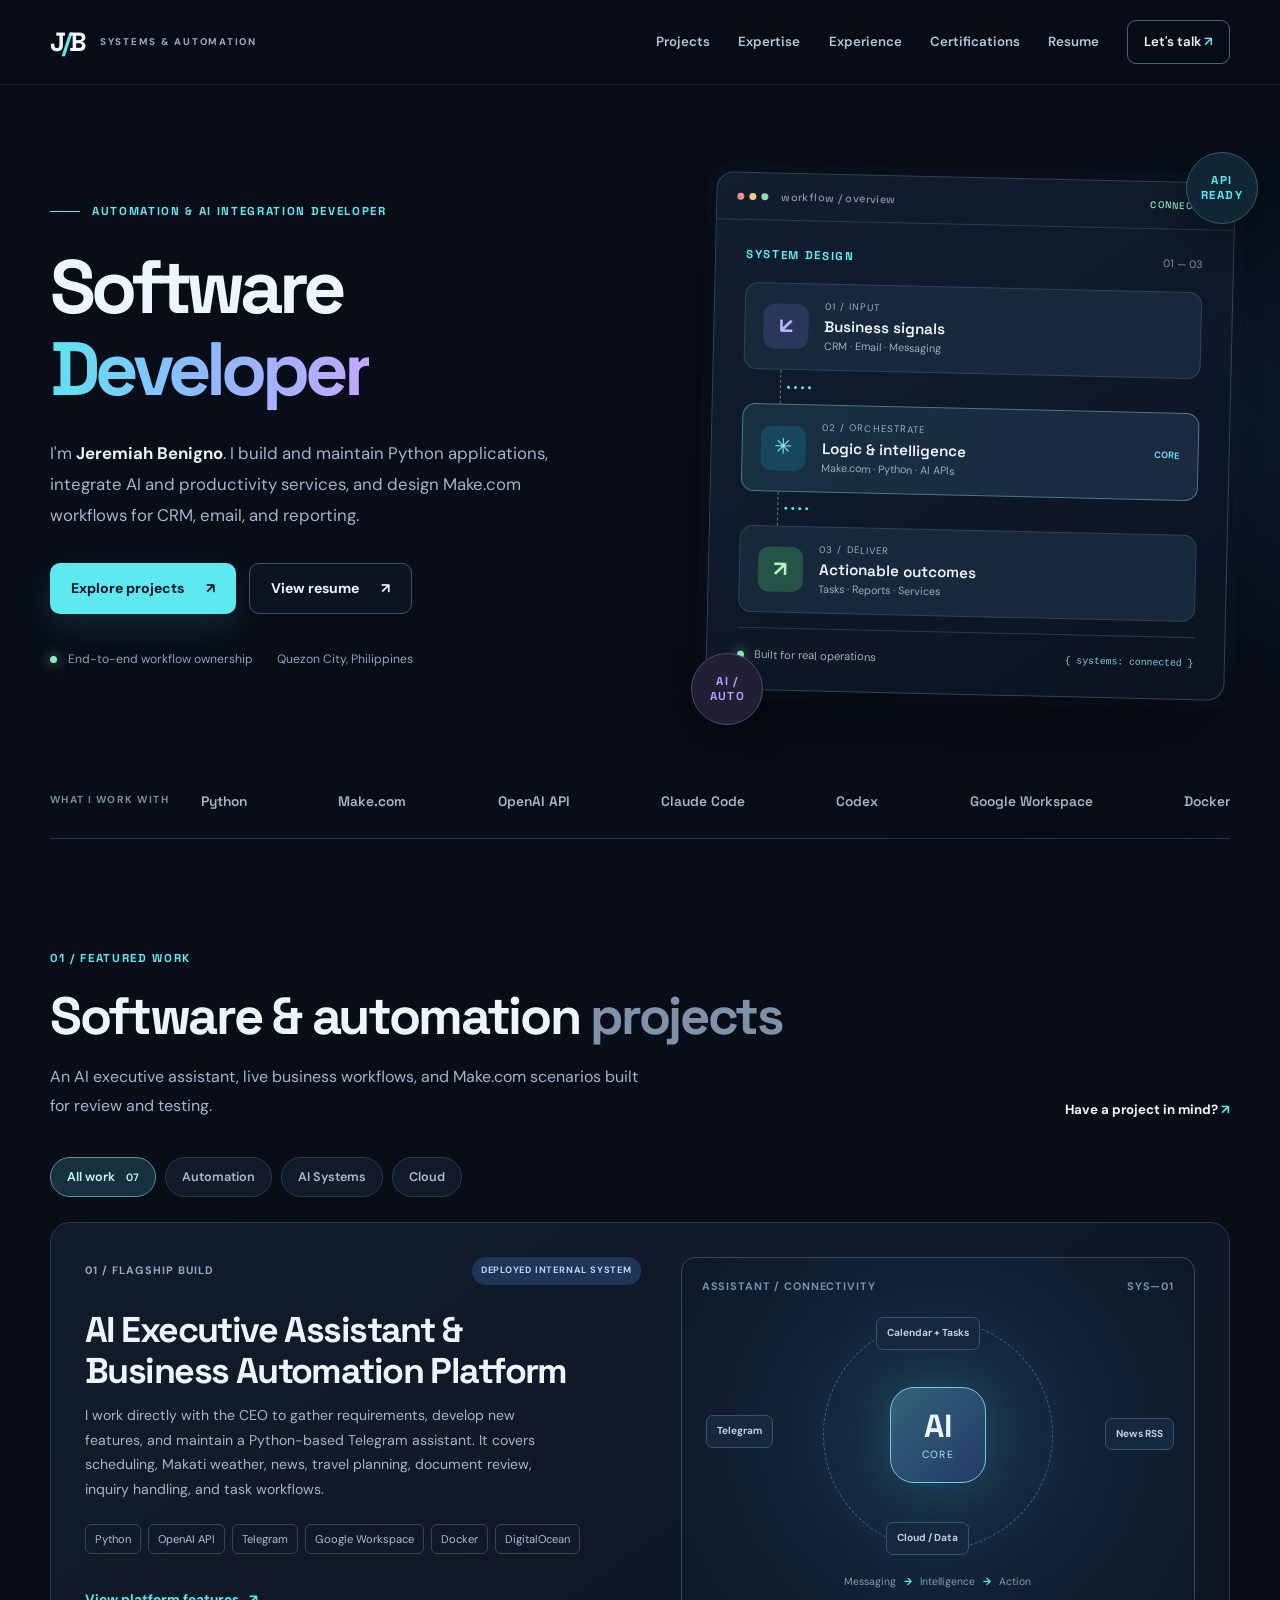
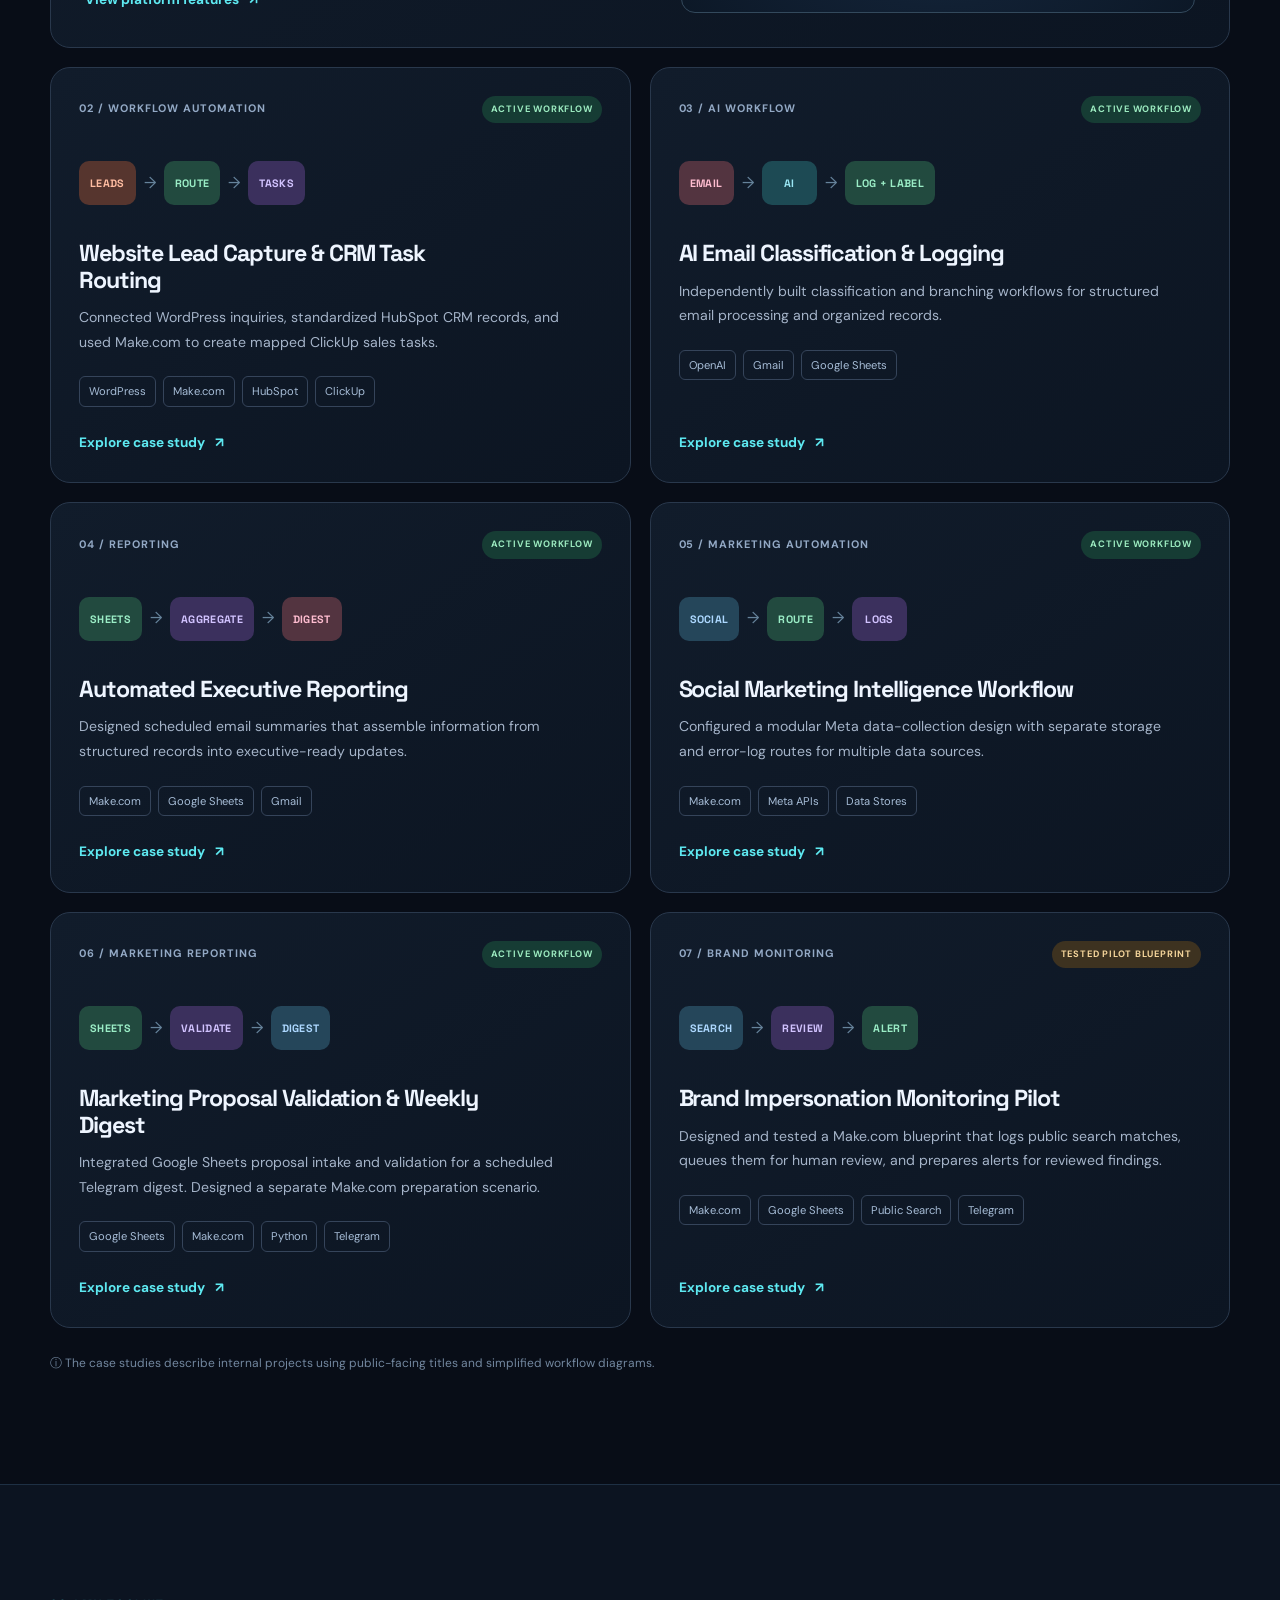
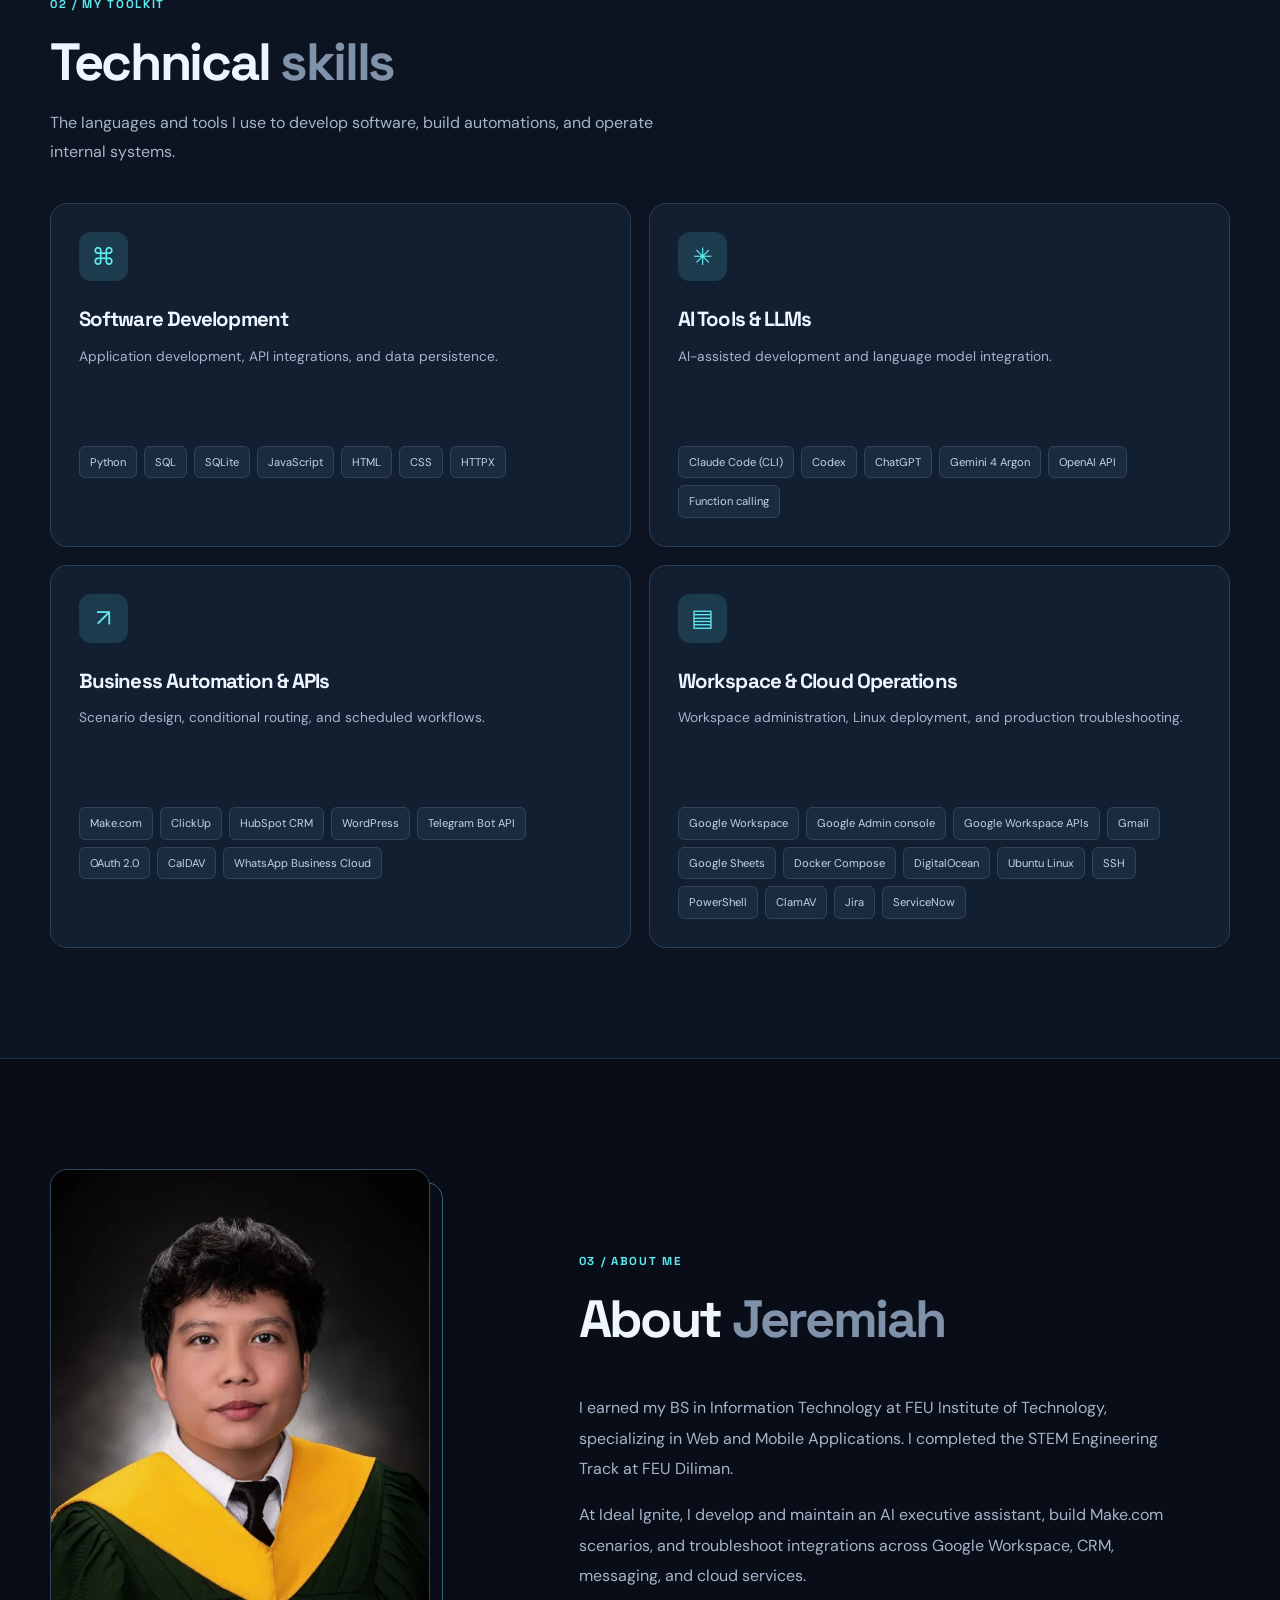
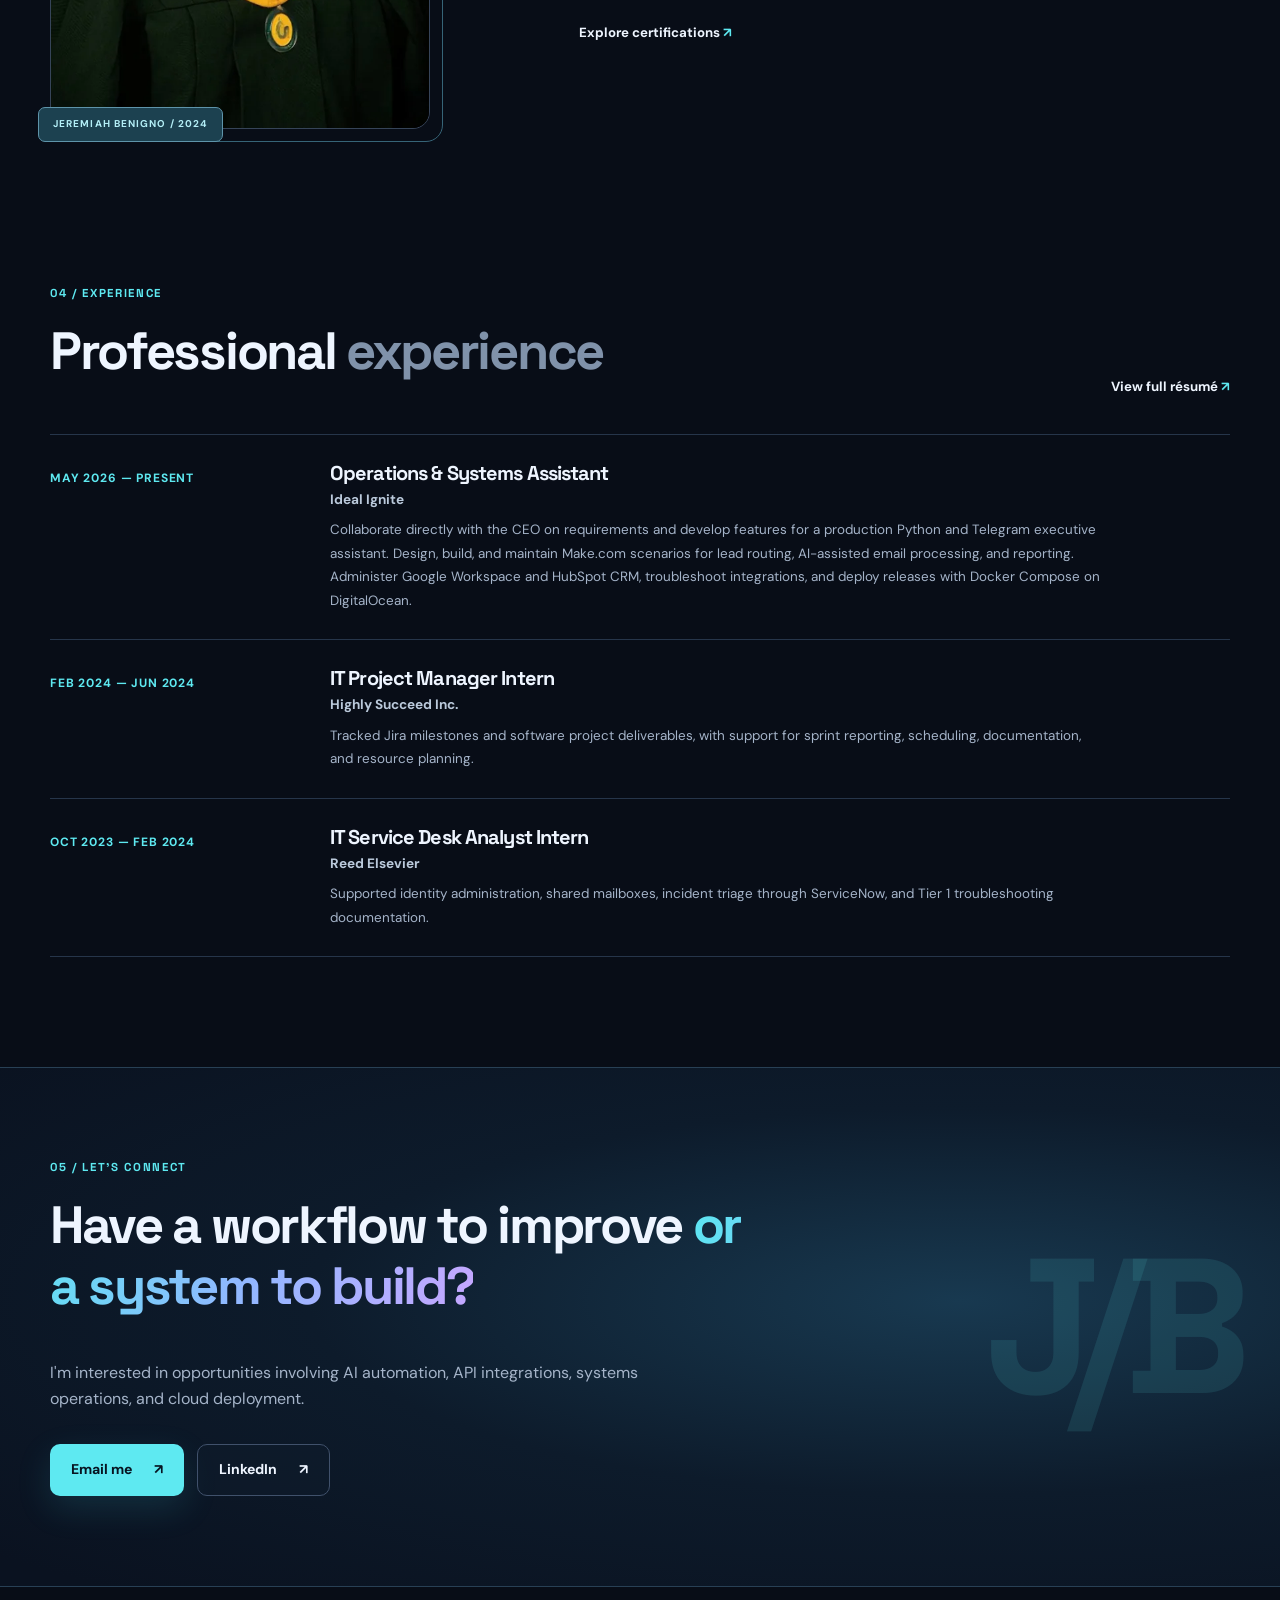
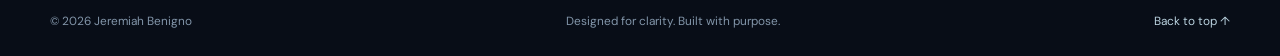
==== commit 4bc3335a: "Add files via upload" ====
--- a/index.html
+++ b/index.html
@@ -4,8 +4,8 @@
   <meta charset="utf-8">
   <meta name="viewport" content="width=device-width, initial-scale=1">
   <meta name="theme-color" content="#080d17">
-  <meta name="description" content="Portfolio of Jeremiah Benigno — AI systems integration, end-to-end business automation, and cloud deployment. Explore real-world technical projects and systems.">
-  <title>Jeremiah Benigno — AI Automation & Systems Integration</title>
+  <meta name="description" content="Jeremiah Benigno is a Software Developer and Automation &amp; AI Integration Developer. Explore his Python and Telegram projects, Make.com workflows, and Google Workspace integrations.">
+  <title>Jeremiah Benigno | Software Developer &amp; AI Integration</title>
   <link rel="icon" type="image/svg+xml" href="assets/favicon.svg">
   <link rel="stylesheet" href="styles.css">
   <script src="app.js" defer></script>
@@ -28,12 +28,12 @@
       <section class="hero container" aria-labelledby="hero-title">
         <div class="hero-glow" aria-hidden="true"></div>
         <div class="hero-copy">
-          <p class="eyebrow"><span class="eyebrow-line"></span> AI SYSTEMS <span class="eyebrow-sep">/</span> BUSINESS AUTOMATION <span class="eyebrow-sep">/</span> CLOUD</p>
-          <h1 id="hero-title">Making complex workflows <span class="gradient-text">feel effortless.</span></h1>
-          <p class="hero-lead">I'm <strong>Jeremiah Benigno</strong>. I design business automations, connect AI-powered services, and help turn technical systems into reliable day-to-day operations.</p>
+          <p class="eyebrow"><span class="eyebrow-line"></span> AUTOMATION &amp; AI INTEGRATION DEVELOPER</p>
+          <h1 id="hero-title">Software <span class="gradient-text">Developer</span></h1>
+          <p class="hero-lead">I'm <strong>Jeremiah Benigno</strong>. I build and maintain Python applications, integrate AI and productivity services, and design Make.com workflows for CRM, email, and reporting.</p>
           <div class="hero-actions">
             <a class="button button-primary" href="#work">Explore projects <span aria-hidden="true">↗</span></a>
-            <a class="button button-outline" href="assets/Jeremiah_Benigno_Resume_2026.pdf" target="_blank" rel="noopener">View resume <span aria-hidden="true">↗</span></a>
+            <a class="button button-outline" href="resume.html">View resume <span aria-hidden="true">↗</span></a>
           </div>
           <div class="hero-footnotes"><span><span class="tiny-pulse"></span> End-to-end workflow ownership</span><span>Quezon City, Philippines</span></div>
         </div>
@@ -57,30 +57,42 @@
       </section>
 
       <div class="trust-strip container" aria-label="Technical focus areas">
-        <span>WHAT I WORK WITH</span><div class="trust-items"><span>Make.com</span><span>OpenAI API</span><span>Python</span><span>HubSpot</span><span>Docker</span><span>DigitalOcean</span></div>
+        <span>WHAT I WORK WITH</span><div class="trust-items"><span>Python</span><span>Make.com</span><span>OpenAI API</span><span>Claude Code</span><span>Codex</span><span>Google Workspace</span><span>Docker</span></div>
       </div>
 
       <section class="section section-projects container" id="work" aria-labelledby="projects-title">
-        <div class="section-heading"><div><p class="section-kicker">01 / FEATURED WORK</p><h2 id="projects-title">Built, integrated, <span class="muted-heading">and shipped.</span></h2><p class="section-intro">Real systems, real business use cases. From AI-assisted email workflows to cloud-hosted executive automation.</p></div><a class="text-link" href="#contact">Have a project in mind? <span aria-hidden="true">↗</span></a></div>
-        <div class="project-filters" role="group" aria-label="Filter projects"><button type="button" class="filter-chip is-active" data-filter="all" aria-pressed="true">All work <span>05</span></button><button type="button" class="filter-chip" data-filter="automation" aria-pressed="false">Automation</button><button type="button" class="filter-chip" data-filter="ai" aria-pressed="false">AI Systems</button><button type="button" class="filter-chip" data-filter="cloud" aria-pressed="false">Cloud</button></div>
+        <div class="section-heading"><div><p class="section-kicker">01 / FEATURED WORK</p><h2 id="projects-title">Software &amp; automation <span class="muted-heading">projects</span></h2><p class="section-intro">An AI executive assistant, live business workflows, and Make.com scenarios built for review and testing.</p></div><a class="text-link" href="#contact">Have a project in mind? <span aria-hidden="true">↗</span></a></div>
+        <div class="project-filters" role="group" aria-label="Filter projects"><button type="button" class="filter-chip is-active" data-filter="all" aria-pressed="true">All work <span>07</span></button><button type="button" class="filter-chip" data-filter="automation" aria-pressed="false">Automation</button><button type="button" class="filter-chip" data-filter="ai" aria-pressed="false">AI Systems</button><button type="button" class="filter-chip" data-filter="cloud" aria-pressed="false">Cloud</button></div>
         <div class="project-grid">
           <article class="project-card project-featured" data-category="ai cloud automation">
-            <div class="card-copy"><div class="card-topline"><span class="card-number">01 / FLAGSHIP BUILD</span><span class="status-badge status-blue">INTERNAL SYSTEM</span></div><h3>AI-Powered Executive Assistant &amp; Business Automation</h3><p>Integrated a Telegram-based AI assistant with productivity APIs, news delivery, scheduled content, persistent data, and cloud deployment.</p><div class="tag-row"><span>Python</span><span>OpenAI API</span><span>Telegram</span><span>Docker</span><span>DigitalOcean</span></div><a class="case-link" href="project.html?id=executive-assistant">Explore case study <span aria-hidden="true">↗</span></a></div>
+            <div class="card-copy"><div class="card-topline"><span class="card-number">01 / FLAGSHIP BUILD</span><span class="status-badge status-blue">DEPLOYED INTERNAL SYSTEM</span></div><h3>AI Executive Assistant &amp; Business Automation Platform</h3><p>I work directly with the CEO to gather requirements, develop new features, and maintain a Python-based Telegram assistant. It covers scheduling, Makati weather, news, travel planning, document review, inquiry handling, and task workflows.</p><div class="tag-row"><span>Python</span><span>OpenAI API</span><span>Telegram</span><span>Google Workspace</span><span>Docker</span><span>DigitalOcean</span></div><a class="case-link" href="project.html?id=executive-assistant">View platform features <span aria-hidden="true">↗</span></a></div>
             <div class="feature-diagram" aria-hidden="true"><div class="diagram-heading"><span>ASSISTANT / CONNECTIVITY</span><span>SYS—01</span></div><div class="diagram-center"><div class="diagram-hub"><span>AI</span><small>CORE</small></div><div class="diagram-satellite ds-left">Telegram</div><div class="diagram-satellite ds-top">Calendar + Tasks</div><div class="diagram-satellite ds-right">News RSS</div><div class="diagram-satellite ds-bottom">Cloud / Data</div><div class="diagram-ring"></div></div><p>Messaging <b>→</b> Intelligence <b>→</b> Action</p></div>
           </article>
-          <article class="project-card" data-category="automation"><div class="card-topline"><span class="card-number">02 / WORKFLOW AUTOMATION</span><span class="status-badge status-green">ACTIVE WORKFLOW</span></div><div class="mini-flow" aria-label="CRM to router to task management"><span class="flow-node orange">CRM</span><span class="flow-arrow">→</span><span class="flow-node green">ROUTE</span><span class="flow-arrow">→</span><span class="flow-node purple">TASKS</span></div><h3>CRM to Task Automation</h3><p>Designed a Make.com workflow that detects CRM records and routes work to the appropriate ClickUp tasks.</p><div class="tag-row"><span>Make.com</span><span>HubSpot</span><span>ClickUp</span></div><a class="case-link" href="project.html?id=crm-task-routing">Explore case study <span aria-hidden="true">↗</span></a></article>
+          <article class="project-card" data-category="automation"><div class="card-topline"><span class="card-number">02 / WORKFLOW AUTOMATION</span><span class="status-badge status-green">ACTIVE WORKFLOW</span></div><div class="mini-flow" aria-label="Website and CRM lead intake to task management"><span class="flow-node orange">LEADS</span><span class="flow-arrow">→</span><span class="flow-node green">ROUTE</span><span class="flow-arrow">→</span><span class="flow-node purple">TASKS</span></div><h3>Website Lead Capture &amp; CRM Task Routing</h3><p>Connected WordPress inquiries, standardized HubSpot CRM records, and used Make.com to create mapped ClickUp sales tasks.</p><div class="tag-row"><span>WordPress</span><span>Make.com</span><span>HubSpot</span><span>ClickUp</span></div><a class="case-link" href="project.html?id=crm-task-routing">Explore case study <span aria-hidden="true">↗</span></a></article>
           <article class="project-card" data-category="automation ai"><div class="card-topline"><span class="card-number">03 / AI WORKFLOW</span><span class="status-badge status-green">ACTIVE WORKFLOW</span></div><div class="mini-flow"><span class="flow-node coral">EMAIL</span><span class="flow-arrow">→</span><span class="flow-node teal">AI</span><span class="flow-arrow">→</span><span class="flow-node green">LOG + LABEL</span></div><h3>AI Email Classification &amp; Logging</h3><p>Independently built classification and branching workflows for structured email processing and organized records.</p><div class="tag-row"><span>OpenAI</span><span>Gmail</span><span>Google Sheets</span></div><a class="case-link" href="project.html?id=email-intelligence">Explore case study <span aria-hidden="true">↗</span></a></article>
           <article class="project-card" data-category="automation"><div class="card-topline"><span class="card-number">04 / REPORTING</span><span class="status-badge status-green">ACTIVE WORKFLOW</span></div><div class="mini-flow"><span class="flow-node green">SHEETS</span><span class="flow-arrow">→</span><span class="flow-node purple">AGGREGATE</span><span class="flow-arrow">→</span><span class="flow-node coral">DIGEST</span></div><h3>Automated Executive Reporting</h3><p>Designed scheduled email summaries that assemble information from structured records into executive-ready updates.</p><div class="tag-row"><span>Make.com</span><span>Google Sheets</span><span>Gmail</span></div><a class="case-link" href="project.html?id=executive-reporting">Explore case study <span aria-hidden="true">↗</span></a></article>
-          <article class="project-card" data-category="automation ai"><div class="card-topline"><span class="card-number">05 / MARKETING AUTOMATION</span><span class="status-badge status-amber">PROTOTYPE · INACTIVE</span></div><div class="mini-flow"><span class="flow-node sky">SOCIAL</span><span class="flow-arrow">→</span><span class="flow-node green">ROUTE</span><span class="flow-arrow">→</span><span class="flow-node purple">LOGS</span></div><h3>Social Marketing Intelligence Workflow</h3><p>Configured a modular Meta data-collection design with separate storage and error-log routes for multiple data sources.</p><div class="tag-row"><span>Make.com</span><span>Meta APIs</span><span>Data Stores</span></div><a class="case-link" href="project.html?id=marketing-intelligence">Explore case study <span aria-hidden="true">↗</span></a></article>
+          <article class="project-card" data-category="automation ai"><div class="card-topline"><span class="card-number">05 / MARKETING AUTOMATION</span><span class="status-badge status-green">ACTIVE WORKFLOW</span></div><div class="mini-flow"><span class="flow-node sky">SOCIAL</span><span class="flow-arrow">→</span><span class="flow-node green">ROUTE</span><span class="flow-arrow">→</span><span class="flow-node purple">LOGS</span></div><h3>Social Marketing Intelligence Workflow</h3><p>Configured a modular Meta data-collection design with separate storage and error-log routes for multiple data sources.</p><div class="tag-row"><span>Make.com</span><span>Meta APIs</span><span>Data Stores</span></div><a class="case-link" href="project.html?id=marketing-intelligence">Explore case study <span aria-hidden="true">↗</span></a></article>
+          <article class="project-card" data-category="automation"><div class="card-topline"><span class="card-number">06 / MARKETING REPORTING</span><span class="status-badge status-green">ACTIVE WORKFLOW</span></div><div class="mini-flow"><span class="flow-node green">SHEETS</span><span class="flow-arrow">→</span><span class="flow-node purple">VALIDATE</span><span class="flow-arrow">→</span><span class="flow-node sky">DIGEST</span></div><h3>Marketing Proposal Validation &amp; Weekly Digest</h3><p>Integrated Google Sheets proposal intake and validation for a scheduled Telegram digest. Designed a separate Make.com preparation scenario.</p><div class="tag-row"><span>Google Sheets</span><span>Make.com</span><span>Python</span><span>Telegram</span></div><a class="case-link" href="project.html?id=marketing-digest">Explore case study <span aria-hidden="true">↗</span></a></article>
+          <article class="project-card" data-category="automation"><div class="card-topline"><span class="card-number">07 / BRAND MONITORING</span><span class="status-badge status-amber">TESTED PILOT BLUEPRINT</span></div><div class="mini-flow"><span class="flow-node sky">SEARCH</span><span class="flow-arrow">→</span><span class="flow-node purple">REVIEW</span><span class="flow-arrow">→</span><span class="flow-node green">ALERT</span></div><h3>Brand Impersonation Monitoring Pilot</h3><p>Designed and tested a Make.com blueprint that logs public search matches, queues them for human review, and prepares alerts for reviewed findings.</p><div class="tag-row"><span>Make.com</span><span>Google Sheets</span><span>Public Search</span><span>Telegram</span></div><a class="case-link" href="project.html?id=brand-monitoring">Explore case study <span aria-hidden="true">↗</span></a></article>
         </div>
-        <p class="section-note"><span aria-hidden="true">ⓘ</span> Some work was completed for internal operations; project names, sensitive configuration, and private implementation details are intentionally omitted.</p>
+        <p class="section-note"><span aria-hidden="true">ⓘ</span> The case studies describe internal projects using public-facing titles and simplified workflow diagrams.</p>
       </section>
 
-      <section class="section expertise-section" id="expertise" aria-labelledby="expertise-title"><div class="container"><div class="section-heading"><div><p class="section-kicker">02 / MY TOOLKIT</p><h2 id="expertise-title">From idea <span class="muted-heading">to implementation.</span></h2><p class="section-intro">The systems and platforms I work with across automations, integrations, and production operations.</p></div></div><div class="expertise-grid"><div class="expertise-card"><span class="expertise-icon">⌘</span><h3>Business Automation</h3><p>Workflow design, routing, CRM integration, and scheduled operations.</p><div class="skill-cloud"><span>Make.com</span><span>HubSpot CRM</span><span>ClickUp</span><span>Google Sheets</span><span>Gmail</span><span>WordPress</span></div></div><div class="expertise-card"><span class="expertise-icon">✳</span><h3>AI &amp; API Integration</h3><p>Connecting language models, messaging platforms, and productivity services.</p><div class="skill-cloud"><span>OpenAI API</span><span>Python</span><span>Telegram API</span><span>OAuth 2.0</span><span>Google APIs</span><span>HTTPX</span></div></div><div class="expertise-card"><span class="expertise-icon">▤</span><h3>Cloud &amp; Systems</h3><p>Deploying, configuring, and troubleshooting cloud-hosted applications.</p><div class="skill-cloud"><span>DigitalOcean</span><span>Docker</span><span>Docker Compose</span><span>Ubuntu</span><span>SQLite</span><span>SSH</span></div></div></div></div></section>
+      <section class="section expertise-section" id="expertise" aria-labelledby="expertise-title">
+        <div class="container">
+          <div class="section-heading"><div><p class="section-kicker">02 / MY TOOLKIT</p><h2 id="expertise-title">Technical <span class="muted-heading">skills</span></h2><p class="section-intro">The languages and tools I use to develop software, build automations, and operate internal systems.</p></div></div>
+          <div class="expertise-grid">
+            <div class="expertise-card"><span class="expertise-icon" aria-hidden="true">⌘</span><h3>Software Development</h3><p>Application development, API integrations, and data persistence.</p><div class="skill-cloud"><span>Python</span><span>SQL</span><span>SQLite</span><span>JavaScript</span><span>HTML</span><span>CSS</span><span>HTTPX</span></div></div>
+            <div class="expertise-card"><span class="expertise-icon" aria-hidden="true">✳</span><h3>AI Tools &amp; LLMs</h3><p>AI-assisted development and language model integration.</p><div class="skill-cloud"><span>Claude Code (CLI)</span><span>Codex</span><span>ChatGPT</span><span>Gemini 4 Argon</span><span>OpenAI API</span><span>Function calling</span></div></div>
+            <div class="expertise-card"><span class="expertise-icon" aria-hidden="true">↗</span><h3>Business Automation &amp; APIs</h3><p>Scenario design, conditional routing, and scheduled workflows.</p><div class="skill-cloud"><span>Make.com</span><span>ClickUp</span><span>HubSpot CRM</span><span>WordPress</span><span>Telegram Bot API</span><span>OAuth 2.0</span><span>CalDAV</span><span>WhatsApp Business Cloud</span></div></div>
+            <div class="expertise-card"><span class="expertise-icon" aria-hidden="true">▤</span><h3>Workspace &amp; Cloud Operations</h3><p>Workspace administration, Linux deployment, and production troubleshooting.</p><div class="skill-cloud"><span>Google Workspace</span><span>Google Admin console</span><span>Google Workspace APIs</span><span>Gmail</span><span>Google Sheets</span><span>Docker Compose</span><span>DigitalOcean</span><span>Ubuntu Linux</span><span>SSH</span><span>PowerShell</span><span>ClamAV</span><span>Jira</span><span>ServiceNow</span></div></div>
+          </div>
+        </div>
+      </section>
 
-      <section class="section about-section container" id="about" aria-labelledby="about-title"><div class="about-photo-wrap"><img src="assets/portrait.webp" alt="Graduation portrait of Jeremiah Benigno" width="460" height="560" loading="lazy"><div class="photo-corner-mark" aria-hidden="true">JB / 2026</div></div><div class="about-copy"><p class="section-kicker">03 / BEHIND THE BUILD</p><h2 id="about-title">Technically hands-on. <span class="muted-heading">Business-minded.</span></h2><p>I'm an IT graduate from FEU Institute of Technology, specializing in Web and Mobile Applications. My work sits between business problems and technical solutions—designing workflows, integrating platforms, and keeping systems operational.</p><p>At Ideal Ignite, I've independently built business automations while also taking ownership of AI system integrations, authentication setup, Docker deployment, and troubleshooting.</p><a class="text-link" href="certificates.html">Explore certifications <span aria-hidden="true">↗</span></a></div></section>
+      <section class="section about-section container" id="about" aria-labelledby="about-title"><div class="about-photo-wrap"><img src="assets/portrait.webp" alt="Graduation portrait of Jeremiah Benigno" width="460" height="560" loading="lazy"><div class="photo-corner-mark" aria-hidden="true">JEREMIAH BENIGNO / 2024</div></div><div class="about-copy"><p class="section-kicker">03 / ABOUT ME</p><h2 id="about-title">About <span class="muted-heading">Jeremiah</span></h2><p>I earned my BS in Information Technology at FEU Institute of Technology, specializing in Web and Mobile Applications. I completed the STEM Engineering Track at FEU Diliman.</p><p>At Ideal Ignite, I develop and maintain an AI executive assistant, build Make.com scenarios, and troubleshoot integrations across Google Workspace, CRM, messaging, and cloud services.</p><a class="text-link" href="certificates.html">Explore certifications <span aria-hidden="true">↗</span></a></div></section>
 
-      <section class="section experience-section container" id="experience" aria-labelledby="experience-title"><div class="section-heading"><div><p class="section-kicker">04 / EXPERIENCE</p><h2 id="experience-title">Where I've <span class="muted-heading">put it to work.</span></h2></div><a class="text-link" href="resume.html">View full résumé <span aria-hidden="true">↗</span></a></div><div class="timeline"><article class="timeline-item"><span class="timeline-date">MAY 2026 — PRESENT</span><div><h3>Operations &amp; Systems Assistant</h3><p class="timeline-company">Ideal Ignite</p><p>Independently design and maintain business automations across CRM, AI-assisted email processing, executive reporting, and productivity platforms; support cloud integrations and internal systems.</p></div></article><article class="timeline-item"><span class="timeline-date">FEB 2024 — JUN 2024</span><div><h3>IT Project Manager Intern</h3><p class="timeline-company">Highly Succeed Inc.</p><p>Tracked Jira milestones and software project deliverables, with support for sprint reporting, scheduling, documentation, and resource planning.</p></div></article><article class="timeline-item"><span class="timeline-date">OCT 2023 — FEB 2024</span><div><h3>IT Service Desk Analyst Intern</h3><p class="timeline-company">Reed Elsevier</p><p>Supported identity administration, shared mailboxes, incident triage through ServiceNow, and Tier 1 troubleshooting documentation.</p></div></article></div></section>
+      <section class="section experience-section container" id="experience" aria-labelledby="experience-title"><div class="section-heading"><div><p class="section-kicker">04 / EXPERIENCE</p><h2 id="experience-title">Professional <span class="muted-heading">experience</span></h2></div><a class="text-link" href="resume.html">View full résumé <span aria-hidden="true">↗</span></a></div><div class="timeline"><article class="timeline-item"><span class="timeline-date">MAY 2026 — PRESENT</span><div><h3>Operations &amp; Systems Assistant</h3><p class="timeline-company">Ideal Ignite</p><p>Collaborate directly with the CEO on requirements and develop features for a production Python and Telegram executive assistant. Design, build, and maintain Make.com scenarios for lead routing, AI-assisted email processing, and reporting. Administer Google Workspace and HubSpot CRM, troubleshoot integrations, and deploy releases with Docker Compose on DigitalOcean.</p></div></article><article class="timeline-item"><span class="timeline-date">FEB 2024 — JUN 2024</span><div><h3>IT Project Manager Intern</h3><p class="timeline-company">Highly Succeed Inc.</p><p>Tracked Jira milestones and software project deliverables, with support for sprint reporting, scheduling, documentation, and resource planning.</p></div></article><article class="timeline-item"><span class="timeline-date">OCT 2023 — FEB 2024</span><div><h3>IT Service Desk Analyst Intern</h3><p class="timeline-company">Reed Elsevier</p><p>Supported identity administration, shared mailboxes, incident triage through ServiceNow, and Tier 1 troubleshooting documentation.</p></div></article></div></section>
 
       <section class="section contact-section" id="contact"><div class="container contact-inner"><div><p class="section-kicker">05 / LET'S CONNECT</p><h2>Have a workflow to improve <span class="gradient-text">or a system to build?</span></h2><p>I'm interested in opportunities involving AI automation, API integrations, systems operations, and cloud deployment.</p><div class="contact-actions"><a class="button button-primary" href="mailto:benignojeremiah@gmail.com?subject=Let's%20connect%20about%20an%20opportunity">Email me <span aria-hidden="true">↗</span></a><a class="button button-outline" href="https://www.linkedin.com/in/jeremiah-benigno-94359a323/" target="_blank" rel="noopener noreferrer">LinkedIn <span aria-hidden="true">↗</span></a></div></div><span class="contact-mark" aria-hidden="true">J/B</span></div></section>
     </main>
--- a/styles.css
+++ b/styles.css
@@ -10,3 +10,11 @@
 .cert-view[hidden]{display:none!important}
 .cert-card-pending .cert-cover{background:#d9e2e9}
 .cert-card .cert-cover img[data-original]{object-fit:contain;background:transparent}
+
+.expertise-grid{grid-template-columns:repeat(2,minmax(0,1fr))}
+#case-features{margin-top:42px}
+.case-feature-groups{display:grid;gap:12px}
+.case-feature-groups>div{border:1px solid var(--line);border-radius:14px;background:var(--panel);padding:18px 20px}
+.case-feature-groups h3{font-size:1.15rem;letter-spacing:-.025em;margin-bottom:6px}
+.case-feature-groups ul{font-size:.92rem}
+@media(max-width:790px){.expertise-grid{grid-template-columns:1fr}}
